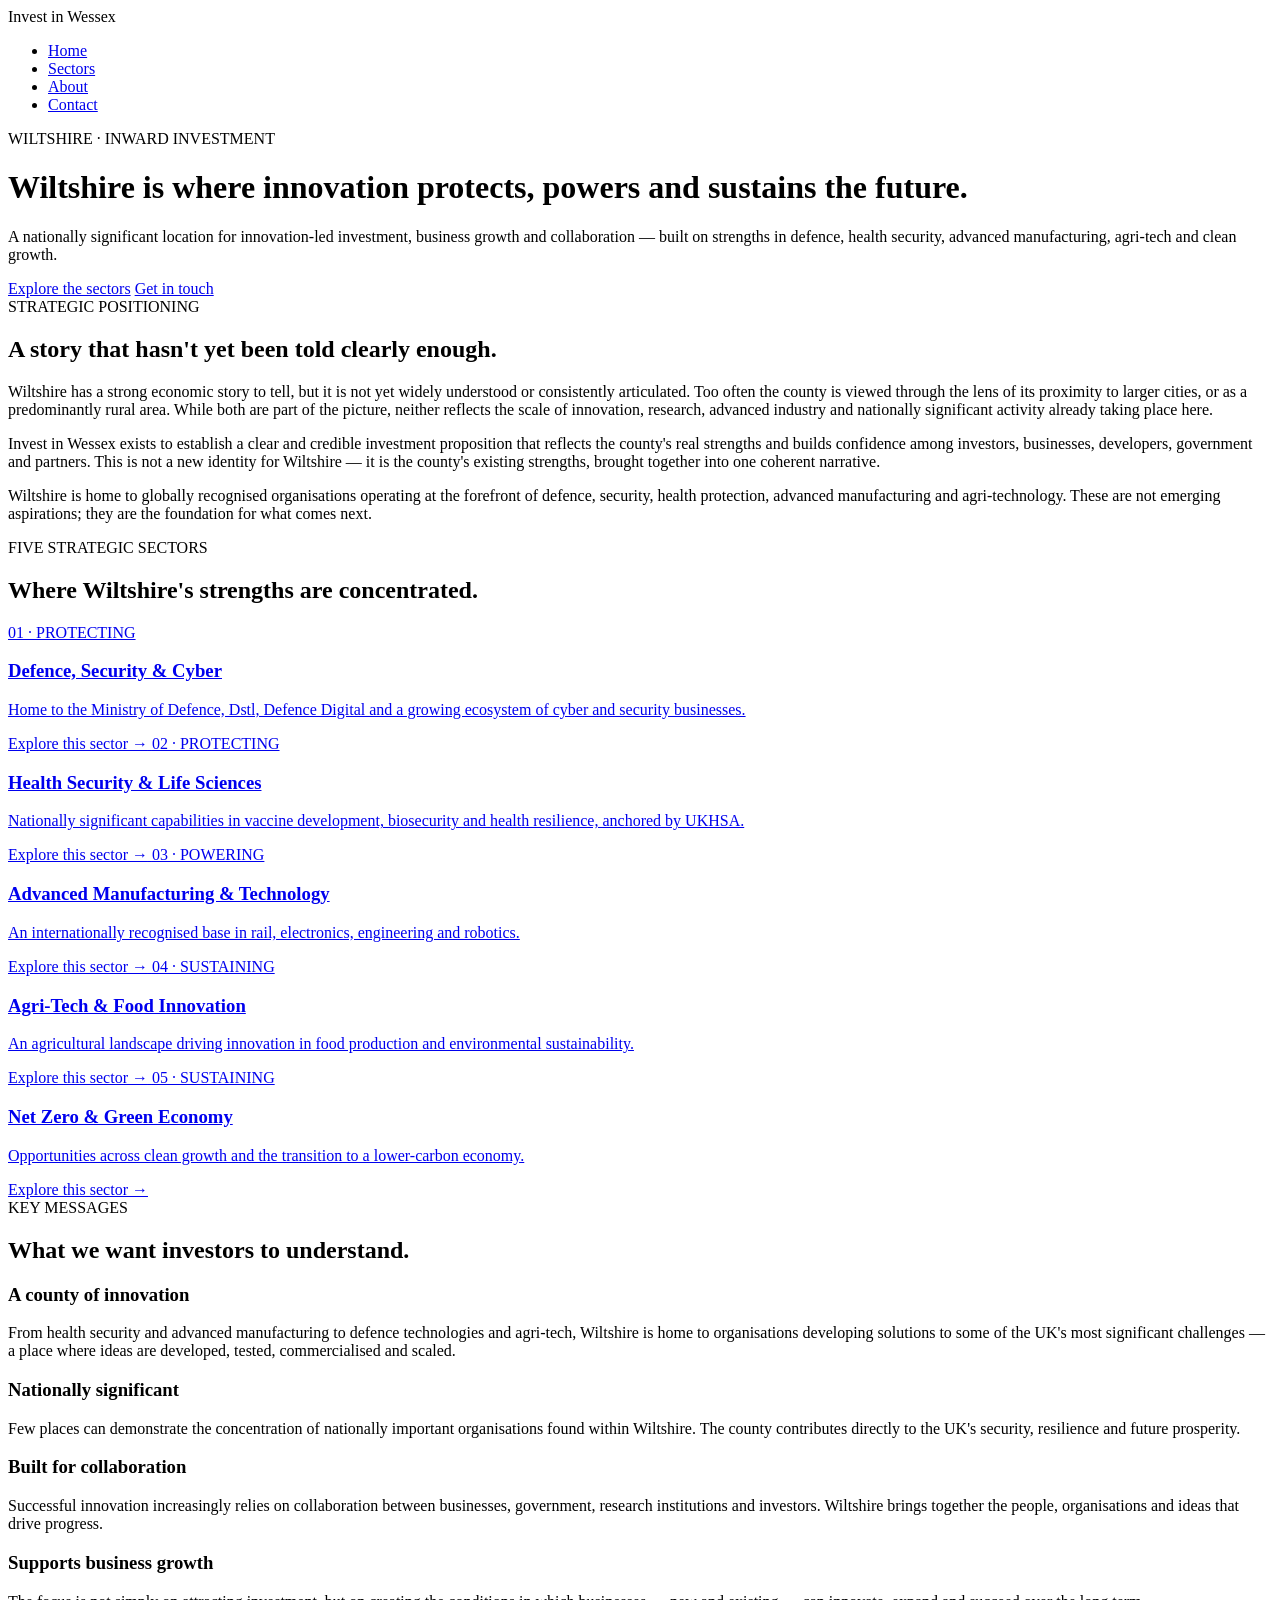
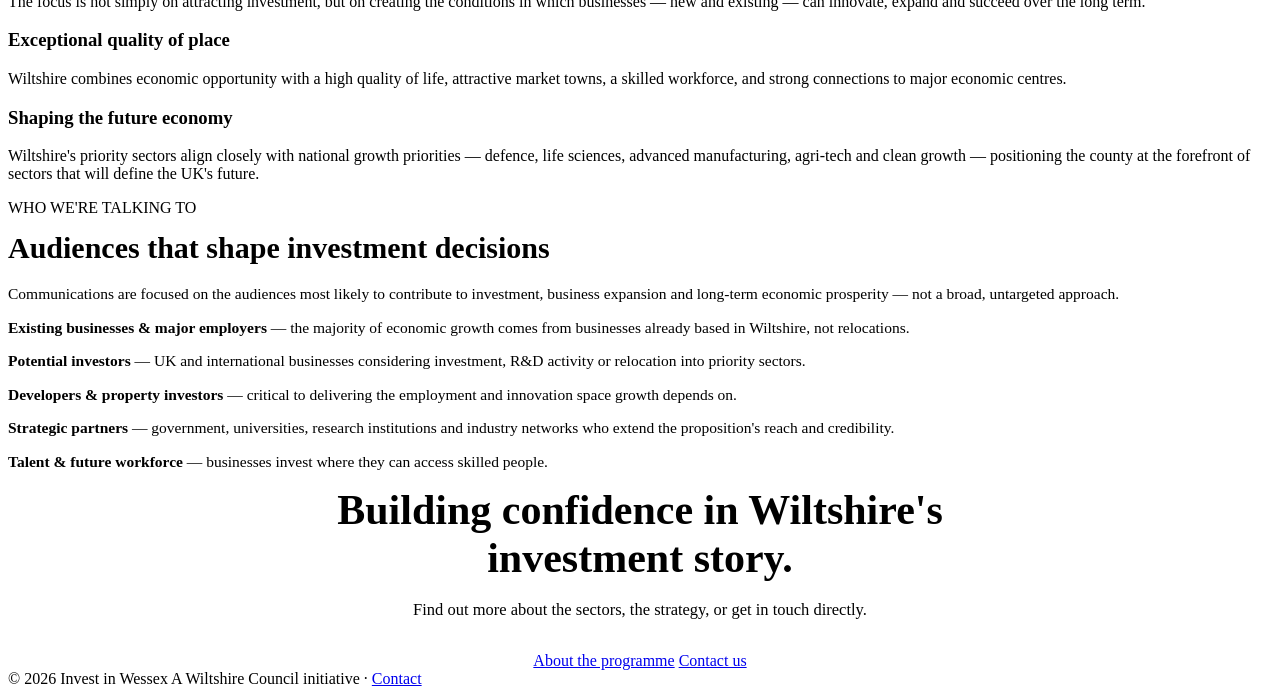
==== index.html @ fea274c7 "Add files via upload Initial upload" ====
<!DOCTYPE html>
<html lang="en">
<head>
<meta charset="UTF-8">
<meta name="viewport" content="width=device-width, initial-scale=1.0">
<title>Invest in Wessex — Innovation-led investment in Wiltshire</title>
<meta name="description" content="Wiltshire is where innovation protects, powers and sustains the future. Discover investment opportunities in defence, life sciences, manufacturing, agri-tech and clean growth.">
<link rel="stylesheet" href="css/style.css">
</head>
<body>

<nav>
  <div class="wrap">
    <div class="nav-mark">Invest in <span>Wessex</span></div>
    <ul class="nav-links">
      <li><a href="index.html" class="active">Home</a></li>
      <li><a href="index.html#sectors">Sectors</a></li>
      <li><a href="about.html">About</a></li>
      <li><a href="contact.html">Contact</a></li>
    </ul>
  </div>
</nav>

<header class="hero blueprint">
  <div class="wrap">
    <div class="eyebrow">WILTSHIRE · INWARD INVESTMENT</div>
    <h1>Wiltshire is where innovation protects, powers and sustains the future.</h1>
    <p class="lede">A nationally significant location for innovation-led investment, business growth and collaboration — built on strengths in defence, health security, advanced manufacturing, agri-tech and clean growth.</p>
    <div class="btn-row">
      <a class="btn btn-filled" href="#sectors">Explore the sectors</a>
      <a class="btn btn-outline" href="contact.html">Get in touch</a>
    </div>
  </div>
</header>

<section>
  <div class="wrap">
    <div class="section-head">
      <div class="eyebrow">STRATEGIC POSITIONING</div>
      <h2>A story that hasn't yet been told clearly enough.</h2>
    </div>
    <div class="body-copy">
      <p>Wiltshire has a strong economic story to tell, but it is not yet widely understood or consistently articulated. Too often the county is viewed through the lens of its proximity to larger cities, or as a predominantly rural area. While both are part of the picture, neither reflects the scale of innovation, research, advanced industry and nationally significant activity already taking place here.</p>
      <p>Invest in Wessex exists to establish a clear and credible investment proposition that reflects the county's real strengths and builds confidence among investors, businesses, developers, government and partners. This is not a new identity for Wiltshire — it is the county's existing strengths, brought together into one coherent narrative.</p>
      <p>Wiltshire is home to globally recognised organisations operating at the forefront of defence, security, health protection, advanced manufacturing and agri-technology. These are not emerging aspirations; they are the foundation for what comes next.</p>
    </div>
  </div>
</section>

<section class="bg-ink blueprint" id="sectors">
  <div class="wrap">
    <div class="section-head">
      <div class="eyebrow">FIVE STRATEGIC SECTORS</div>
      <h2>Where Wiltshire's strengths are concentrated.</h2>
    </div>
  </div>
  <div class="wrap">
    <div class="card-grid">
      <a class="card corner-frame" href="sectors/defence-security-cyber.html">
        <span class="eyebrow">01 · PROTECTING</span>
        <h3>Defence, Security &amp; Cyber</h3>
        <p>Home to the Ministry of Defence, Dstl, Defence Digital and a growing ecosystem of cyber and security businesses.</p>
        <span class="arrow">Explore this sector →</span>
      </a>
      <a class="card corner-frame" href="sectors/health-security-life-sciences.html">
        <span class="eyebrow">02 · PROTECTING</span>
        <h3>Health Security &amp; Life Sciences</h3>
        <p>Nationally significant capabilities in vaccine development, biosecurity and health resilience, anchored by UKHSA.</p>
        <span class="arrow">Explore this sector →</span>
      </a>
      <a class="card corner-frame" href="sectors/advanced-manufacturing-technology.html">
        <span class="eyebrow">03 · POWERING</span>
        <h3>Advanced Manufacturing &amp; Technology</h3>
        <p>An internationally recognised base in rail, electronics, engineering and robotics.</p>
        <span class="arrow">Explore this sector →</span>
      </a>
      <a class="card corner-frame" href="sectors/agri-tech-food-innovation.html">
        <span class="eyebrow">04 · SUSTAINING</span>
        <h3>Agri-Tech &amp; Food Innovation</h3>
        <p>An agricultural landscape driving innovation in food production and environmental sustainability.</p>
        <span class="arrow">Explore this sector →</span>
      </a>
      <a class="card corner-frame" href="sectors/net-zero-green-economy.html">
        <span class="eyebrow">05 · SUSTAINING</span>
        <h3>Net Zero &amp; Green Economy</h3>
        <p>Opportunities across clean growth and the transition to a lower-carbon economy.</p>
        <span class="arrow">Explore this sector →</span>
      </a>
    </div>
  </div>
</section>

<section class="bg-dim">
  <div class="wrap">
    <div class="section-head">
      <div class="eyebrow">KEY MESSAGES</div>
      <h2>What we want investors to understand.</h2>
    </div>
    <div class="msg-list">
      <div class="msg-item">
        <h3>A county of innovation</h3>
        <p>From health security and advanced manufacturing to defence technologies and agri-tech, Wiltshire is home to organisations developing solutions to some of the UK's most significant challenges — a place where ideas are developed, tested, commercialised and scaled.</p>
      </div>
      <div class="msg-item">
        <h3>Nationally significant</h3>
        <p>Few places can demonstrate the concentration of nationally important organisations found within Wiltshire. The county contributes directly to the UK's security, resilience and future prosperity.</p>
      </div>
      <div class="msg-item">
        <h3>Built for collaboration</h3>
        <p>Successful innovation increasingly relies on collaboration between businesses, government, research institutions and investors. Wiltshire brings together the people, organisations and ideas that drive progress.</p>
      </div>
      <div class="msg-item">
        <h3>Supports business growth</h3>
        <p>The focus is not simply on attracting investment, but on creating the conditions in which businesses — new and existing — can innovate, expand and succeed over the long term.</p>
      </div>
      <div class="msg-item">
        <h3>Exceptional quality of place</h3>
        <p>Wiltshire combines economic opportunity with a high quality of life, attractive market towns, a skilled workforce, and strong connections to major economic centres.</p>
      </div>
      <div class="msg-item">
        <h3>Shaping the future economy</h3>
        <p>Wiltshire's priority sectors align closely with national growth priorities — defence, life sciences, advanced manufacturing, agri-tech and clean growth — positioning the county at the forefront of sectors that will define the UK's future.</p>
      </div>
    </div>
  </div>
</section>

<section>
  <div class="wrap two-col">
    <div>
      <div class="eyebrow">WHO WE'RE TALKING TO</div>
      <h2 style="font-size:30px; margin:14px 0 20px;">Audiences that shape investment decisions</h2>
      <p style="color:var(--steel); font-size:15.5px;">Communications are focused on the audiences most likely to contribute to investment, business expansion and long-term economic prosperity — not a broad, untargeted approach.</p>
    </div>
    <div class="body-copy" style="font-size:15.5px;">
      <p><strong style="color:var(--ink);">Existing businesses &amp; major employers</strong> — the majority of economic growth comes from businesses already based in Wiltshire, not relocations.</p>
      <p><strong style="color:var(--ink);">Potential investors</strong> — UK and international businesses considering investment, R&amp;D activity or relocation into priority sectors.</p>
      <p><strong style="color:var(--ink);">Developers &amp; property investors</strong> — critical to delivering the employment and innovation space growth depends on.</p>
      <p><strong style="color:var(--ink);">Strategic partners</strong> — government, universities, research institutions and industry networks who extend the proposition's reach and credibility.</p>
      <p><strong style="color:var(--ink);">Talent &amp; future workforce</strong> — businesses invest where they can access skilled people.</p>
    </div>
  </div>
</section>

<section class="bg-ink">
  <div class="wrap" style="text-align:center;">
    <h2 style="font-size:clamp(28px,4vw,42px); max-width:640px; margin:0 auto 18px;">Building confidence in Wiltshire's investment story.</h2>
    <p style="max-width:520px; margin:0 auto 32px; font-size:16.5px;">Find out more about the sectors, the strategy, or get in touch directly.</p>
    <div class="btn-row" style="justify-content:center;">
      <a class="btn btn-filled" href="about.html">About the programme</a>
      <a class="btn btn-outline" href="contact.html">Contact us</a>
    </div>
  </div>
</section>

<footer>
  <div class="wrap">
    <span>© 2026 Invest in Wessex</span>
    <span>A Wiltshire Council initiative · <a href="contact.html">Contact</a></span>
  </div>
</footer>

</body>
</html>
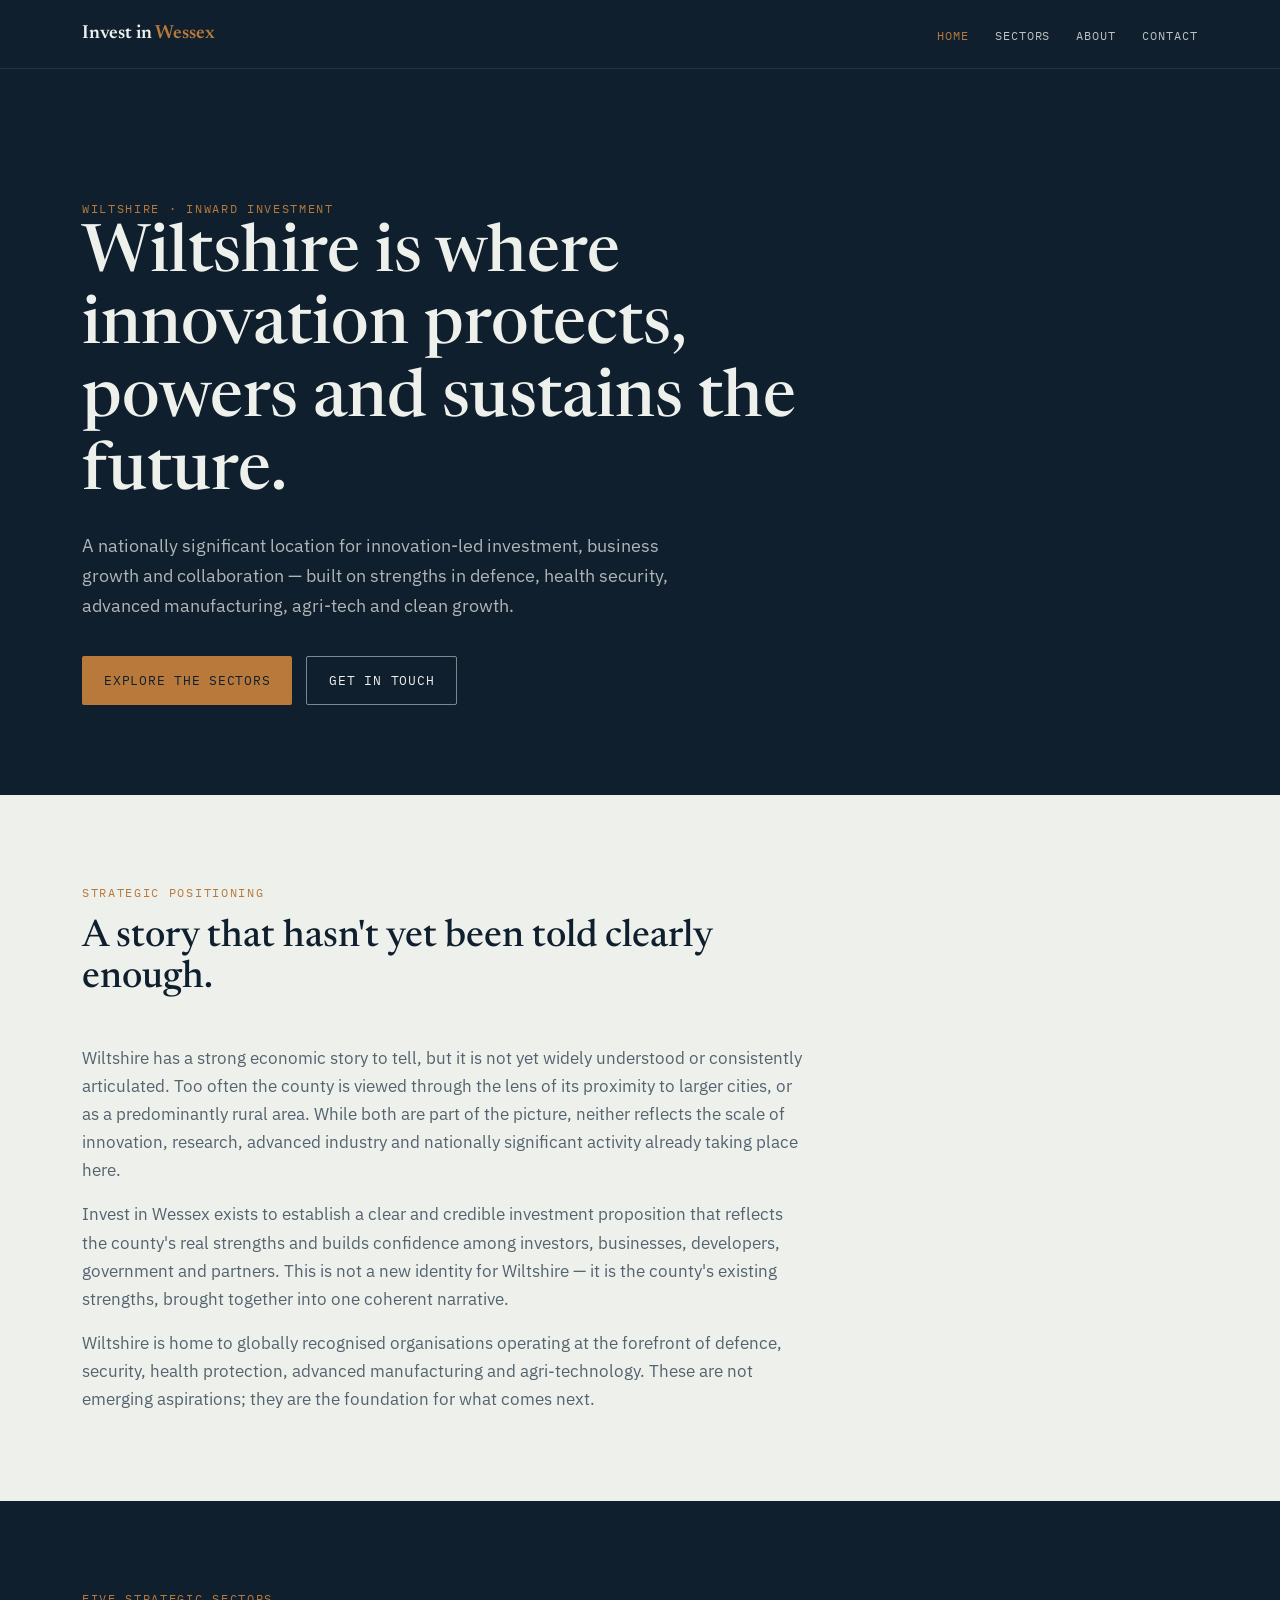
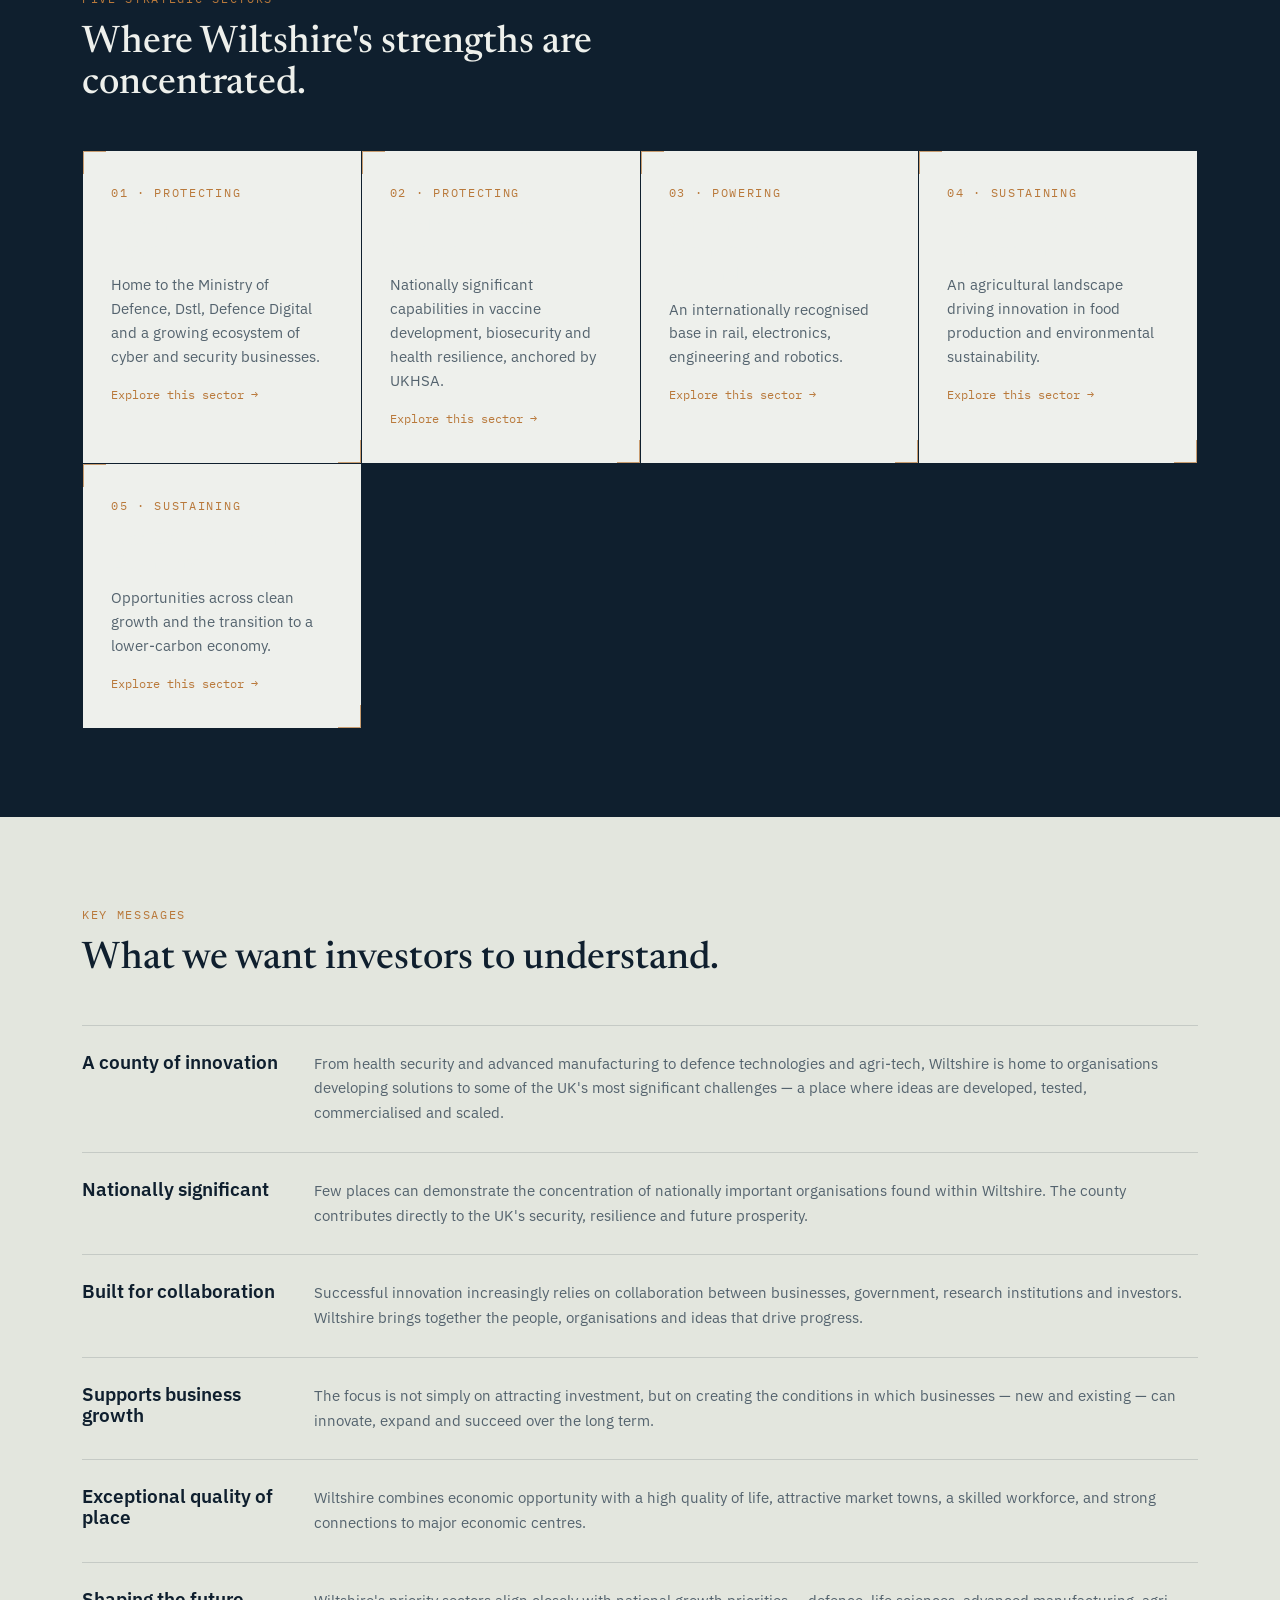
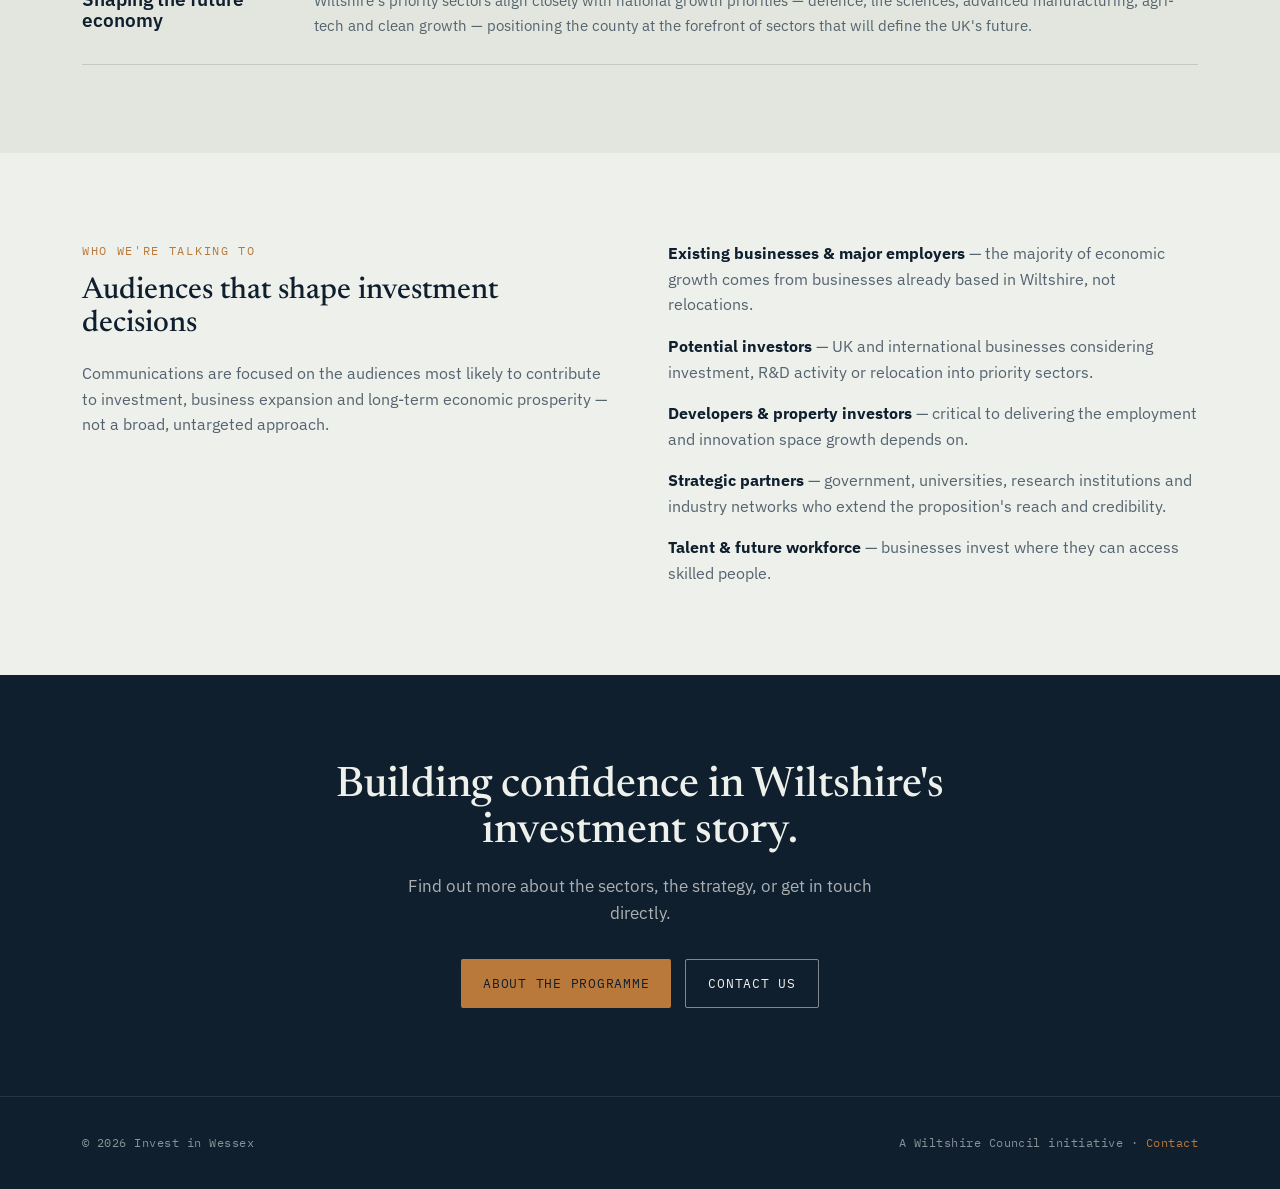
==== commit 947b0231: "Add files via upload" ====
--- a/index.html
+++ b/index.html
@@ -5,7 +5,7 @@
 <meta name="viewport" content="width=device-width, initial-scale=1.0">
 <title>Invest in Wessex — Innovation-led investment in Wiltshire</title>
 <meta name="description" content="Wiltshire is where innovation protects, powers and sustains the future. Discover investment opportunities in defence, life sciences, manufacturing, agri-tech and clean growth.">
-<link rel="stylesheet" href="css/style.css">
+<link rel="stylesheet" href="style.css">
 </head>
 <body>
 
@@ -56,31 +56,31 @@
   </div>
   <div class="wrap">
     <div class="card-grid">
-      <a class="card corner-frame" href="sectors/defence-security-cyber.html">
+      <a class="card corner-frame" href="defence-security-cyber.html">
         <span class="eyebrow">01 · PROTECTING</span>
         <h3>Defence, Security &amp; Cyber</h3>
         <p>Home to the Ministry of Defence, Dstl, Defence Digital and a growing ecosystem of cyber and security businesses.</p>
         <span class="arrow">Explore this sector →</span>
       </a>
-      <a class="card corner-frame" href="sectors/health-security-life-sciences.html">
+      <a class="card corner-frame" href="health-security-life-sciences.html">
         <span class="eyebrow">02 · PROTECTING</span>
         <h3>Health Security &amp; Life Sciences</h3>
         <p>Nationally significant capabilities in vaccine development, biosecurity and health resilience, anchored by UKHSA.</p>
         <span class="arrow">Explore this sector →</span>
       </a>
-      <a class="card corner-frame" href="sectors/advanced-manufacturing-technology.html">
+      <a class="card corner-frame" href="advanced-manufacturing-technology.html">
         <span class="eyebrow">03 · POWERING</span>
         <h3>Advanced Manufacturing &amp; Technology</h3>
         <p>An internationally recognised base in rail, electronics, engineering and robotics.</p>
         <span class="arrow">Explore this sector →</span>
       </a>
-      <a class="card corner-frame" href="sectors/agri-tech-food-innovation.html">
+      <a class="card corner-frame" href="agri-tech-food-innovation.html">
         <span class="eyebrow">04 · SUSTAINING</span>
         <h3>Agri-Tech &amp; Food Innovation</h3>
         <p>An agricultural landscape driving innovation in food production and environmental sustainability.</p>
         <span class="arrow">Explore this sector →</span>
       </a>
-      <a class="card corner-frame" href="sectors/net-zero-green-economy.html">
+      <a class="card corner-frame" href="net-zero-green-economy.html">
         <span class="eyebrow">05 · SUSTAINING</span>
         <h3>Net Zero &amp; Green Economy</h3>
         <p>Opportunities across clean growth and the transition to a lower-carbon economy.</p>
--- a/style.css
+++ b/style.css
@@ -0,0 +1,220 @@
+@import url('https://fonts.googleapis.com/css2?family=Newsreader:opsz,wght@6..72,400;6..72,500;6..72,600&family=IBM+Plex+Sans:wght@400;500;600&family=IBM+Plex+Mono:wght@400;500&display=swap');
+
+:root{
+  --ink:#0F1F2E;
+  --ink-soft:#16293B;
+  --paper:#EEF0EC;
+  --paper-dim:#E3E6DE;
+  --steel:#54636E;
+  --copper:#B9793B;
+  --teal:#1F6F6B;
+  --line:rgba(15,31,46,0.14);
+  --max:1180px;
+}
+*{box-sizing:border-box; margin:0; padding:0;}
+html{scroll-behavior:smooth;}
+body{
+  background:var(--paper);
+  color:var(--ink);
+  font-family:'IBM Plex Sans', sans-serif;
+  font-size:17px;
+  line-height:1.65;
+  -webkit-font-smoothing:antialiased;
+}
+h1,h2,h3{
+  font-family:'Newsreader', serif;
+  font-weight:500;
+  line-height:1.1;
+  color:inherit;
+}
+p{color:var(--steel);}
+a{color:inherit;}
+.wrap{max-width:var(--max); margin:0 auto; padding:0 32px;}
+@media(max-width:640px){.wrap{padding:0 22px;}}
+
+.eyebrow{
+  font-family:'IBM Plex Mono', monospace;
+  font-size:12px;
+  letter-spacing:0.14em;
+  text-transform:uppercase;
+  color:var(--copper);
+}
+
+/* ---------- NAV ---------- */
+nav{
+  position:sticky; top:0; z-index:50;
+  background:var(--ink);
+  color:var(--paper);
+  border-bottom:1px solid rgba(238,240,236,0.1);
+}
+nav .wrap{
+  display:flex; align-items:center; justify-content:space-between;
+  height:68px; flex-wrap:wrap;
+}
+.nav-mark{
+  font-family:'Newsreader', serif; font-weight:600; font-size:19px;
+}
+.nav-mark span{color:var(--copper);}
+.nav-links{display:flex; gap:26px; list-style:none; flex-wrap:wrap;}
+.nav-links a{
+  font-family:'IBM Plex Mono', monospace;
+  font-size:12px; letter-spacing:0.08em; text-transform:uppercase;
+  text-decoration:none; opacity:0.78; transition:opacity 0.2s;
+}
+.nav-links a:hover, .nav-links a.active{opacity:1; color:var(--copper);}
+@media(max-width:760px){.nav-links{gap:14px;} .nav-links a{font-size:10.5px;}}
+
+/* ---------- BLUEPRINT GRID BG ---------- */
+.blueprint{
+  background-image:
+    linear-gradient(rgba(238,240,236,0.055) 1px, transparent 1px),
+    linear-gradient(90deg, rgba(238,240,236,0.055) 1px, transparent 1px);
+  background-size:42px 42px;
+}
+.corner-frame{
+  position:relative;
+}
+.corner-frame::before, .corner-frame::after{
+  content:"";
+  position:absolute; width:22px; height:22px;
+  border-color:var(--copper); border-style:solid; opacity:0.7;
+}
+.corner-frame::before{top:0; left:0; border-width:1.5px 0 0 1.5px;}
+.corner-frame::after{bottom:0; right:0; border-width:0 1.5px 1.5px 0;}
+
+/* ---------- HERO ---------- */
+.hero{
+  background:var(--ink);
+  color:var(--paper);
+  padding:130px 0 90px;
+}
+.hero-eyebrow{margin-bottom:20px;}
+.hero h1{
+  font-size:clamp(38px, 6vw, 66px);
+  max-width:760px;
+  margin-bottom:22px;
+}
+.hero p.lede{
+  max-width:600px;
+  font-size:18px;
+  color:rgba(238,240,236,0.72);
+  margin-bottom:36px;
+}
+.btn{
+  display:inline-flex; align-items:center; gap:8px;
+  font-family:'IBM Plex Mono', monospace;
+  font-size:12.5px; letter-spacing:0.06em; text-transform:uppercase;
+  text-decoration:none;
+  padding:13px 22px;
+  border-radius:2px;
+  transition:opacity 0.2s ease, transform 0.2s ease;
+}
+.btn:hover{transform:translateY(-2px);}
+.btn-filled{background:var(--copper); color:var(--ink);}
+.btn-outline{border:1px solid rgba(238,240,236,0.5); color:var(--paper);}
+.btn-outline.dark{border:1px solid var(--ink); color:var(--ink);}
+.btn-row{display:flex; gap:14px; flex-wrap:wrap;}
+
+/* ---------- SECTIONS ---------- */
+section{padding:88px 0;}
+section.tight{padding:64px 0;}
+.section-head{max-width:640px; margin-bottom:44px;}
+.section-head .eyebrow{margin-bottom:14px;}
+.section-head h2{font-size:clamp(28px,4vw,38px);}
+.body-copy{max-width:720px; font-size:17px;}
+.body-copy p + p{margin-top:16px;}
+.border-top{border-top:1px solid var(--line);}
+.bg-dim{background:var(--paper-dim);}
+.bg-ink{background:var(--ink); color:var(--paper);}
+.bg-ink p{color:rgba(238,240,236,0.7);}
+.bg-ink .section-head h2{color:var(--paper);}
+
+/* ---------- PILLAR / SECTOR CARDS ---------- */
+.card-grid{
+  display:grid;
+  grid-template-columns:repeat(auto-fit, minmax(240px, 1fr));
+  gap:1px;
+  background:var(--line);
+  border:1px solid var(--line);
+}
+.card{
+  background:var(--paper);
+  padding:32px 28px;
+  text-decoration:none;
+  color:inherit;
+  transition:background 0.2s ease;
+}
+.card:hover{background:var(--paper-dim);}
+.card .eyebrow{display:block; margin-bottom:12px;}
+.card h3{font-size:22px; margin-bottom:10px;}
+.card p{font-size:14.5px; color:var(--steel);}
+.card .arrow{
+  display:inline-block; margin-top:16px;
+  font-family:'IBM Plex Mono', monospace; font-size:12px;
+  color:var(--copper);
+}
+
+/* ---------- STAT / KEY MESSAGE BLOCKS ---------- */
+.msg-list{display:flex; flex-direction:column; gap:0;}
+.msg-item{
+  padding:26px 0;
+  border-bottom:1px solid var(--line);
+  display:grid;
+  grid-template-columns:200px 1fr;
+  gap:32px;
+}
+.msg-item:first-child{border-top:1px solid var(--line);}
+.msg-item h3{font-size:19px; font-weight:600; font-family:'IBM Plex Sans', sans-serif;}
+.msg-item p{font-size:15px;}
+@media(max-width:700px){
+  .msg-item{grid-template-columns:1fr; gap:8px;}
+}
+
+/* ---------- AUDIENCE / TWO-COL ---------- */
+.two-col{display:grid; grid-template-columns:1fr 1fr; gap:56px;}
+@media(max-width:800px){.two-col{grid-template-columns:1fr;}}
+
+/* ---------- SECTOR DETAIL HEADER ---------- */
+.sector-hero{
+  padding:120px 0 70px;
+  color:var(--paper);
+}
+.sector-hero .eyebrow{color:rgba(238,240,236,0.65);}
+.sector-hero h1{font-size:clamp(34px,5vw,54px); max-width:700px; margin:16px 0 20px;}
+.sector-hero p{max-width:600px; color:rgba(238,240,236,0.75); font-size:17px;}
+.back-link{
+  display:inline-block; margin-bottom:28px;
+  font-family:'IBM Plex Mono', monospace; font-size:12px;
+  letter-spacing:0.06em; text-transform:uppercase;
+  text-decoration:none; color:rgba(238,240,236,0.6);
+}
+.back-link:hover{color:var(--copper);}
+
+.pillar-tag-row{display:flex; gap:10px; flex-wrap:wrap; margin-top:24px;}
+.pillar-tag{
+  font-family:'IBM Plex Mono', monospace; font-size:11.5px;
+  letter-spacing:0.04em;
+  padding:6px 12px; border:1px solid rgba(238,240,236,0.4);
+  border-radius:20px; color:rgba(238,240,236,0.85);
+}
+
+/* ---------- FOOTER ---------- */
+footer{
+  background:var(--ink);
+  color:rgba(238,240,236,0.55);
+  border-top:1px solid rgba(238,240,236,0.1);
+  padding:36px 0;
+}
+footer .wrap{
+  display:flex; justify-content:space-between; align-items:center;
+  font-family:'IBM Plex Mono', monospace;
+  font-size:12px; letter-spacing:0.04em;
+  flex-wrap:wrap; gap:12px;
+}
+footer a{text-decoration:none; color:var(--copper);}
+
+:focus-visible{outline:2px solid var(--copper); outline-offset:3px;}
+@media(prefers-reduced-motion: reduce){
+  html{scroll-behavior:auto;}
+  *{transition:none !important;}
+}
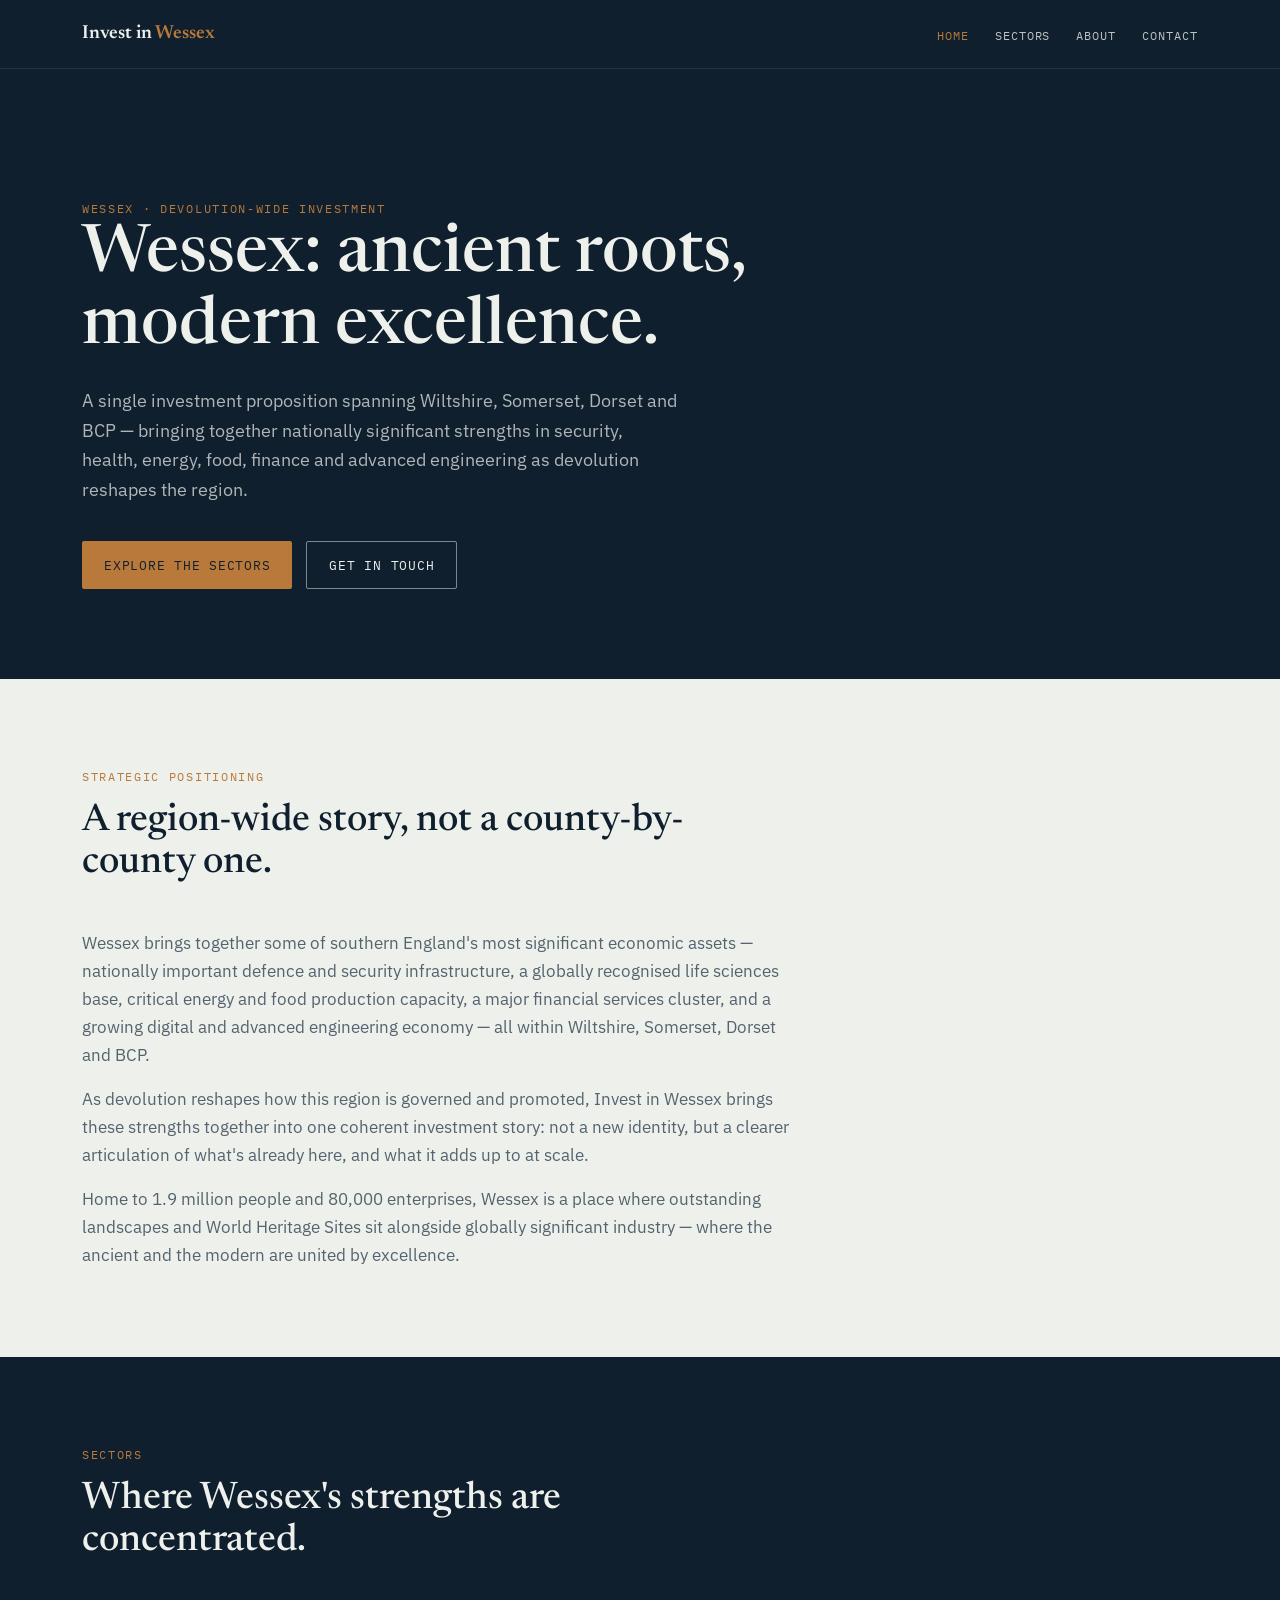
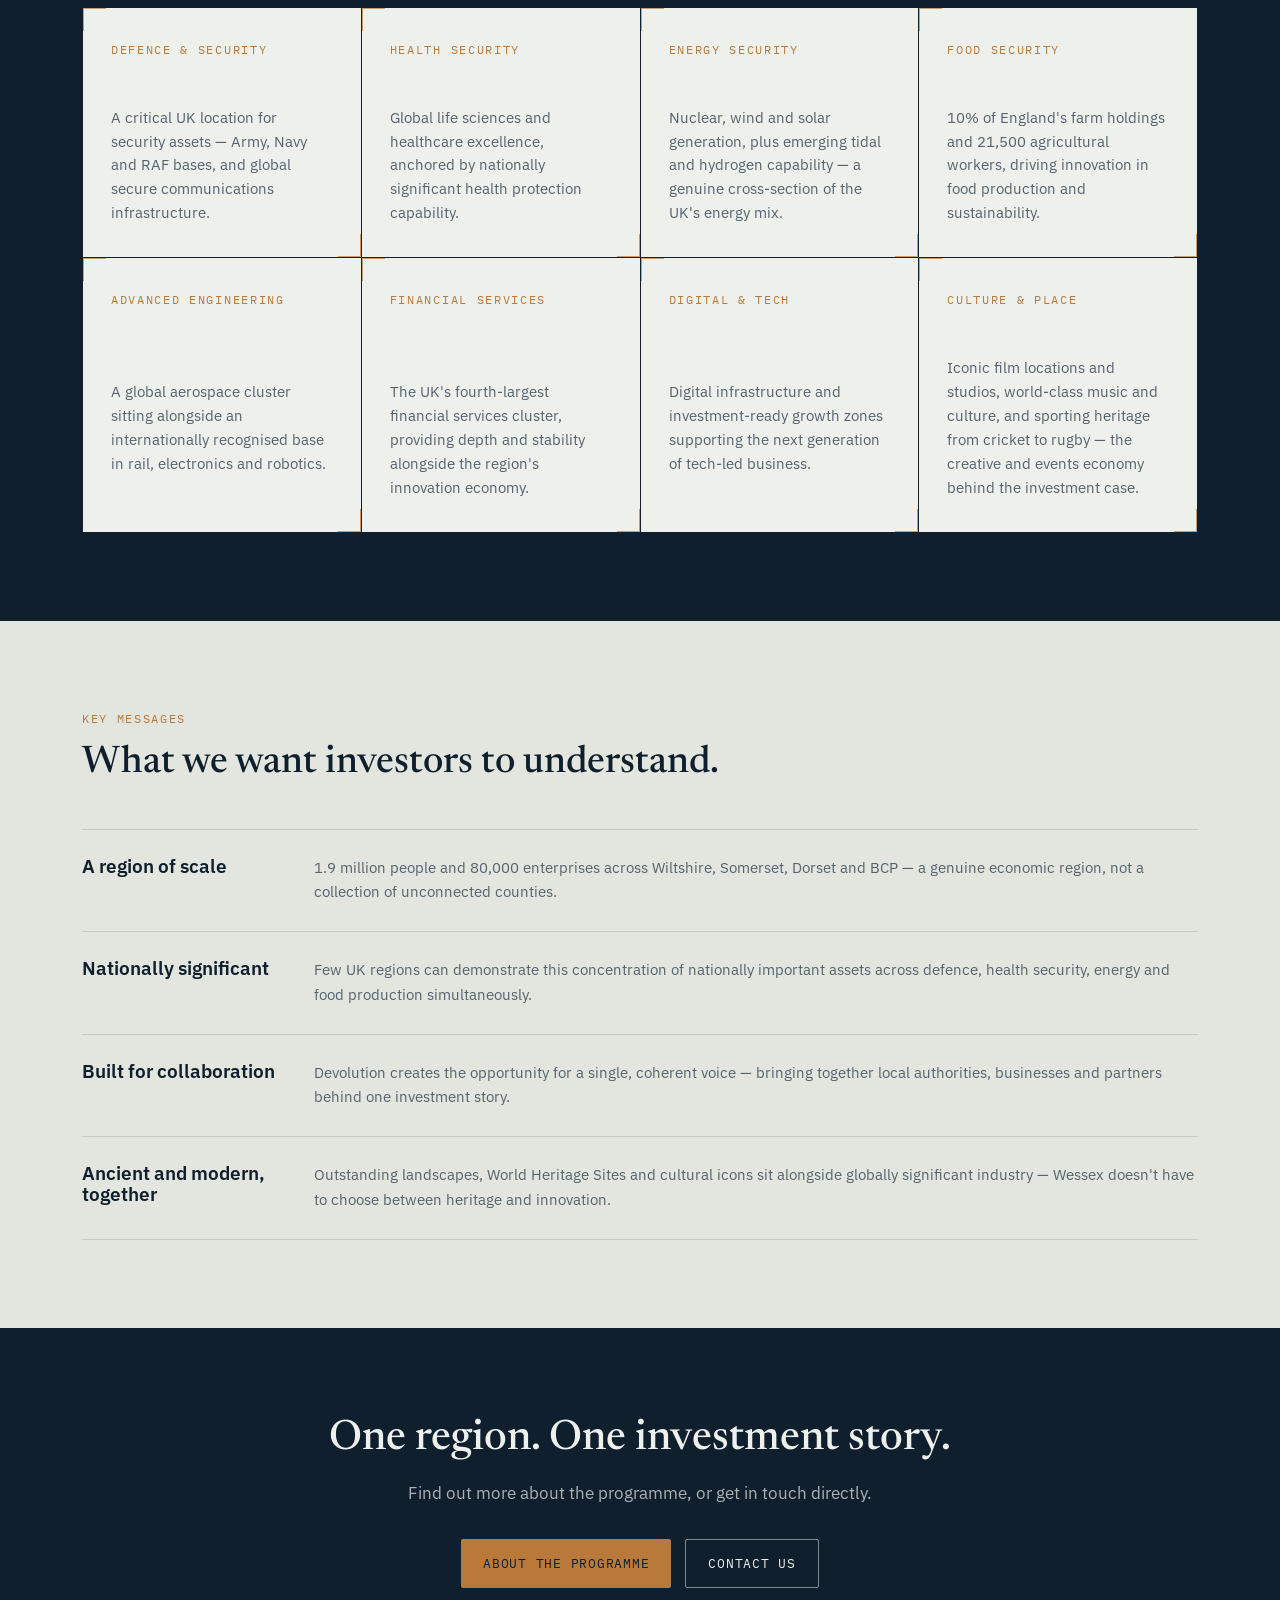
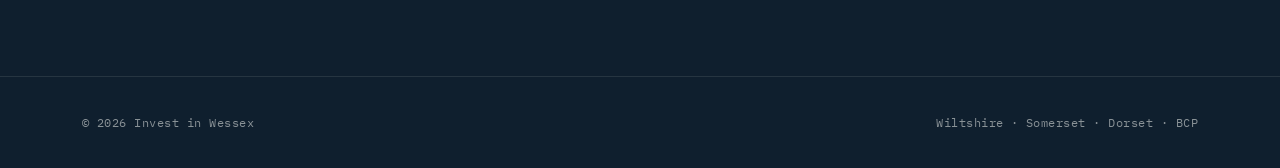
==== commit a67c9e55: "Update index.html" ====
--- a/index.html
+++ b/index.html
@@ -3,8 +3,8 @@
 <head>
 <meta charset="UTF-8">
 <meta name="viewport" content="width=device-width, initial-scale=1.0">
-<title>Invest in Wessex — Innovation-led investment in Wiltshire</title>
-<meta name="description" content="Wiltshire is where innovation protects, powers and sustains the future. Discover investment opportunities in defence, life sciences, manufacturing, agri-tech and clean growth.">
+<title>Invest in Wessex — Where the ancient and the modern are united by excellence</title>
+<meta name="description" content="Invest in Wessex: a devolution-wide investment proposition across Wiltshire, Somerset, Dorset and BCP, built on defence, health security, energy, food, finance, digital and advanced engineering excellence.">
 <link rel="stylesheet" href="style.css">
 </head>
 <body>
@@ -23,9 +23,9 @@
 
 <header class="hero blueprint">
   <div class="wrap">
-    <div class="eyebrow">WILTSHIRE · INWARD INVESTMENT</div>
-    <h1>Wiltshire is where innovation protects, powers and sustains the future.</h1>
-    <p class="lede">A nationally significant location for innovation-led investment, business growth and collaboration — built on strengths in defence, health security, advanced manufacturing, agri-tech and clean growth.</p>
+    <div class="eyebrow">WESSEX · DEVOLUTION-WIDE INVESTMENT</div>
+    <h1>Wessex: ancient roots, modern excellence.</h1>
+    <p class="lede">A single investment proposition spanning Wiltshire, Somerset, Dorset and BCP — bringing together nationally significant strengths in security, health, energy, food, finance and advanced engineering as devolution reshapes the region.</p>
     <div class="btn-row">
       <a class="btn btn-filled" href="#sectors">Explore the sectors</a>
       <a class="btn btn-outline" href="contact.html">Get in touch</a>
@@ -37,12 +37,12 @@
   <div class="wrap">
     <div class="section-head">
       <div class="eyebrow">STRATEGIC POSITIONING</div>
-      <h2>A story that hasn't yet been told clearly enough.</h2>
+      <h2>A region-wide story, not a county-by-county one.</h2>
     </div>
     <div class="body-copy">
-      <p>Wiltshire has a strong economic story to tell, but it is not yet widely understood or consistently articulated. Too often the county is viewed through the lens of its proximity to larger cities, or as a predominantly rural area. While both are part of the picture, neither reflects the scale of innovation, research, advanced industry and nationally significant activity already taking place here.</p>
-      <p>Invest in Wessex exists to establish a clear and credible investment proposition that reflects the county's real strengths and builds confidence among investors, businesses, developers, government and partners. This is not a new identity for Wiltshire — it is the county's existing strengths, brought together into one coherent narrative.</p>
-      <p>Wiltshire is home to globally recognised organisations operating at the forefront of defence, security, health protection, advanced manufacturing and agri-technology. These are not emerging aspirations; they are the foundation for what comes next.</p>
+      <p>Wessex brings together some of southern England's most significant economic assets — nationally important defence and security infrastructure, a globally recognised life sciences base, critical energy and food production capacity, a major financial services cluster, and a growing digital and advanced engineering economy — all within Wiltshire, Somerset, Dorset and BCP.</p>
+      <p>As devolution reshapes how this region is governed and promoted, Invest in Wessex brings these strengths together into one coherent investment story: not a new identity, but a clearer articulation of what's already here, and what it adds up to at scale.</p>
+      <p>Home to 1.9 million people and 80,000 enterprises, Wessex is a place where outstanding landscapes and World Heritage Sites sit alongside globally significant industry — where the ancient and the modern are united by excellence.</p>
     </div>
   </div>
 </section>
@@ -50,42 +50,52 @@
 <section class="bg-ink blueprint" id="sectors">
   <div class="wrap">
     <div class="section-head">
-      <div class="eyebrow">FIVE STRATEGIC SECTORS</div>
-      <h2>Where Wiltshire's strengths are concentrated.</h2>
+      <div class="eyebrow">SECTORS</div>
+      <h2>Where Wessex's strengths are concentrated.</h2>
     </div>
   </div>
   <div class="wrap">
     <div class="card-grid">
-      <a class="card corner-frame" href="defence-security-cyber.html">
-        <span class="eyebrow">01 · PROTECTING</span>
-        <h3>Defence, Security &amp; Cyber</h3>
-        <p>Home to the Ministry of Defence, Dstl, Defence Digital and a growing ecosystem of cyber and security businesses.</p>
-        <span class="arrow">Explore this sector →</span>
-      </a>
-      <a class="card corner-frame" href="health-security-life-sciences.html">
-        <span class="eyebrow">02 · PROTECTING</span>
-        <h3>Health Security &amp; Life Sciences</h3>
-        <p>Nationally significant capabilities in vaccine development, biosecurity and health resilience, anchored by UKHSA.</p>
-        <span class="arrow">Explore this sector →</span>
-      </a>
-      <a class="card corner-frame" href="advanced-manufacturing-technology.html">
-        <span class="eyebrow">03 · POWERING</span>
-        <h3>Advanced Manufacturing &amp; Technology</h3>
-        <p>An internationally recognised base in rail, electronics, engineering and robotics.</p>
-        <span class="arrow">Explore this sector →</span>
-      </a>
-      <a class="card corner-frame" href="agri-tech-food-innovation.html">
-        <span class="eyebrow">04 · SUSTAINING</span>
-        <h3>Agri-Tech &amp; Food Innovation</h3>
-        <p>An agricultural landscape driving innovation in food production and environmental sustainability.</p>
-        <span class="arrow">Explore this sector →</span>
-      </a>
-      <a class="card corner-frame" href="net-zero-green-economy.html">
-        <span class="eyebrow">05 · SUSTAINING</span>
-        <h3>Net Zero &amp; Green Economy</h3>
-        <p>Opportunities across clean growth and the transition to a lower-carbon economy.</p>
-        <span class="arrow">Explore this sector →</span>
-      </a>
+      <div class="card corner-frame">
+        <span class="eyebrow">DEFENCE &amp; SECURITY</span>
+        <h3>Military &amp; Defence</h3>
+        <p>A critical UK location for security assets — Army, Navy and RAF bases, and global secure communications infrastructure.</p>
+      </div>
+      <div class="card corner-frame">
+        <span class="eyebrow">HEALTH SECURITY</span>
+        <h3>Life Sciences &amp; Health</h3>
+        <p>Global life sciences and healthcare excellence, anchored by nationally significant health protection capability.</p>
+      </div>
+      <div class="card corner-frame">
+        <span class="eyebrow">ENERGY SECURITY</span>
+        <h3>Energy &amp; Clean Power</h3>
+        <p>Nuclear, wind and solar generation, plus emerging tidal and hydrogen capability — a genuine cross-section of the UK's energy mix.</p>
+      </div>
+      <div class="card corner-frame">
+        <span class="eyebrow">FOOD SECURITY</span>
+        <h3>Agri-Tech &amp; Food</h3>
+        <p>10% of England's farm holdings and 21,500 agricultural workers, driving innovation in food production and sustainability.</p>
+      </div>
+      <div class="card corner-frame">
+        <span class="eyebrow">ADVANCED ENGINEERING</span>
+        <h3>Aerospace &amp; Manufacturing</h3>
+        <p>A global aerospace cluster sitting alongside an internationally recognised base in rail, electronics and robotics.</p>
+      </div>
+      <div class="card corner-frame">
+        <span class="eyebrow">FINANCIAL SERVICES</span>
+        <h3>Finance &amp; Professional Services</h3>
+        <p>The UK's fourth-largest financial services cluster, providing depth and stability alongside the region's innovation economy.</p>
+      </div>
+      <div class="card corner-frame">
+        <span class="eyebrow">DIGITAL &amp; TECH</span>
+        <h3>Digi-Tech &amp; Growth Zones</h3>
+        <p>Digital infrastructure and investment-ready growth zones supporting the next generation of tech-led business.</p>
+      </div>
+      <div class="card corner-frame">
+        <span class="eyebrow">CULTURE &amp; PLACE</span>
+        <h3>Culture, Screen &amp; Sport</h3>
+        <p>Iconic film locations and studios, world-class music and culture, and sporting heritage from cricket to rugby — the creative and events economy behind the investment case.</p>
+      </div>
     </div>
   </div>
 </section>
@@ -98,54 +108,29 @@
     </div>
     <div class="msg-list">
       <div class="msg-item">
-        <h3>A county of innovation</h3>
-        <p>From health security and advanced manufacturing to defence technologies and agri-tech, Wiltshire is home to organisations developing solutions to some of the UK's most significant challenges — a place where ideas are developed, tested, commercialised and scaled.</p>
+        <h3>A region of scale</h3>
+        <p>1.9 million people and 80,000 enterprises across Wiltshire, Somerset, Dorset and BCP — a genuine economic region, not a collection of unconnected counties.</p>
       </div>
       <div class="msg-item">
         <h3>Nationally significant</h3>
-        <p>Few places can demonstrate the concentration of nationally important organisations found within Wiltshire. The county contributes directly to the UK's security, resilience and future prosperity.</p>
+        <p>Few UK regions can demonstrate this concentration of nationally important assets across defence, health security, energy and food production simultaneously.</p>
       </div>
       <div class="msg-item">
         <h3>Built for collaboration</h3>
-        <p>Successful innovation increasingly relies on collaboration between businesses, government, research institutions and investors. Wiltshire brings together the people, organisations and ideas that drive progress.</p>
+        <p>Devolution creates the opportunity for a single, coherent voice — bringing together local authorities, businesses and partners behind one investment story.</p>
       </div>
       <div class="msg-item">
-        <h3>Supports business growth</h3>
-        <p>The focus is not simply on attracting investment, but on creating the conditions in which businesses — new and existing — can innovate, expand and succeed over the long term.</p>
+        <h3>Ancient and modern, together</h3>
+        <p>Outstanding landscapes, World Heritage Sites and cultural icons sit alongside globally significant industry — Wessex doesn't have to choose between heritage and innovation.</p>
       </div>
-      <div class="msg-item">
-        <h3>Exceptional quality of place</h3>
-        <p>Wiltshire combines economic opportunity with a high quality of life, attractive market towns, a skilled workforce, and strong connections to major economic centres.</p>
-      </div>
-      <div class="msg-item">
-        <h3>Shaping the future economy</h3>
-        <p>Wiltshire's priority sectors align closely with national growth priorities — defence, life sciences, advanced manufacturing, agri-tech and clean growth — positioning the county at the forefront of sectors that will define the UK's future.</p>
-      </div>
-    </div>
-  </div>
-</section>
-
-<section>
-  <div class="wrap two-col">
-    <div>
-      <div class="eyebrow">WHO WE'RE TALKING TO</div>
-      <h2 style="font-size:30px; margin:14px 0 20px;">Audiences that shape investment decisions</h2>
-      <p style="color:var(--steel); font-size:15.5px;">Communications are focused on the audiences most likely to contribute to investment, business expansion and long-term economic prosperity — not a broad, untargeted approach.</p>
-    </div>
-    <div class="body-copy" style="font-size:15.5px;">
-      <p><strong style="color:var(--ink);">Existing businesses &amp; major employers</strong> — the majority of economic growth comes from businesses already based in Wiltshire, not relocations.</p>
-      <p><strong style="color:var(--ink);">Potential investors</strong> — UK and international businesses considering investment, R&amp;D activity or relocation into priority sectors.</p>
-      <p><strong style="color:var(--ink);">Developers &amp; property investors</strong> — critical to delivering the employment and innovation space growth depends on.</p>
-      <p><strong style="color:var(--ink);">Strategic partners</strong> — government, universities, research institutions and industry networks who extend the proposition's reach and credibility.</p>
-      <p><strong style="color:var(--ink);">Talent &amp; future workforce</strong> — businesses invest where they can access skilled people.</p>
     </div>
   </div>
 </section>
 
 <section class="bg-ink">
   <div class="wrap" style="text-align:center;">
-    <h2 style="font-size:clamp(28px,4vw,42px); max-width:640px; margin:0 auto 18px;">Building confidence in Wiltshire's investment story.</h2>
-    <p style="max-width:520px; margin:0 auto 32px; font-size:16.5px;">Find out more about the sectors, the strategy, or get in touch directly.</p>
+    <h2 style="font-size:clamp(28px,4vw,42px); max-width:640px; margin:0 auto 18px;">One region. One investment story.</h2>
+    <p style="max-width:520px; margin:0 auto 32px; font-size:16.5px;">Find out more about the programme, or get in touch directly.</p>
     <div class="btn-row" style="justify-content:center;">
       <a class="btn btn-filled" href="about.html">About the programme</a>
       <a class="btn btn-outline" href="contact.html">Contact us</a>
@@ -156,7 +141,7 @@
 <footer>
   <div class="wrap">
     <span>© 2026 Invest in Wessex</span>
-    <span>A Wiltshire Council initiative · <a href="contact.html">Contact</a></span>
+    <span>Wiltshire · Somerset · Dorset · BCP</span>
   </div>
 </footer>
 
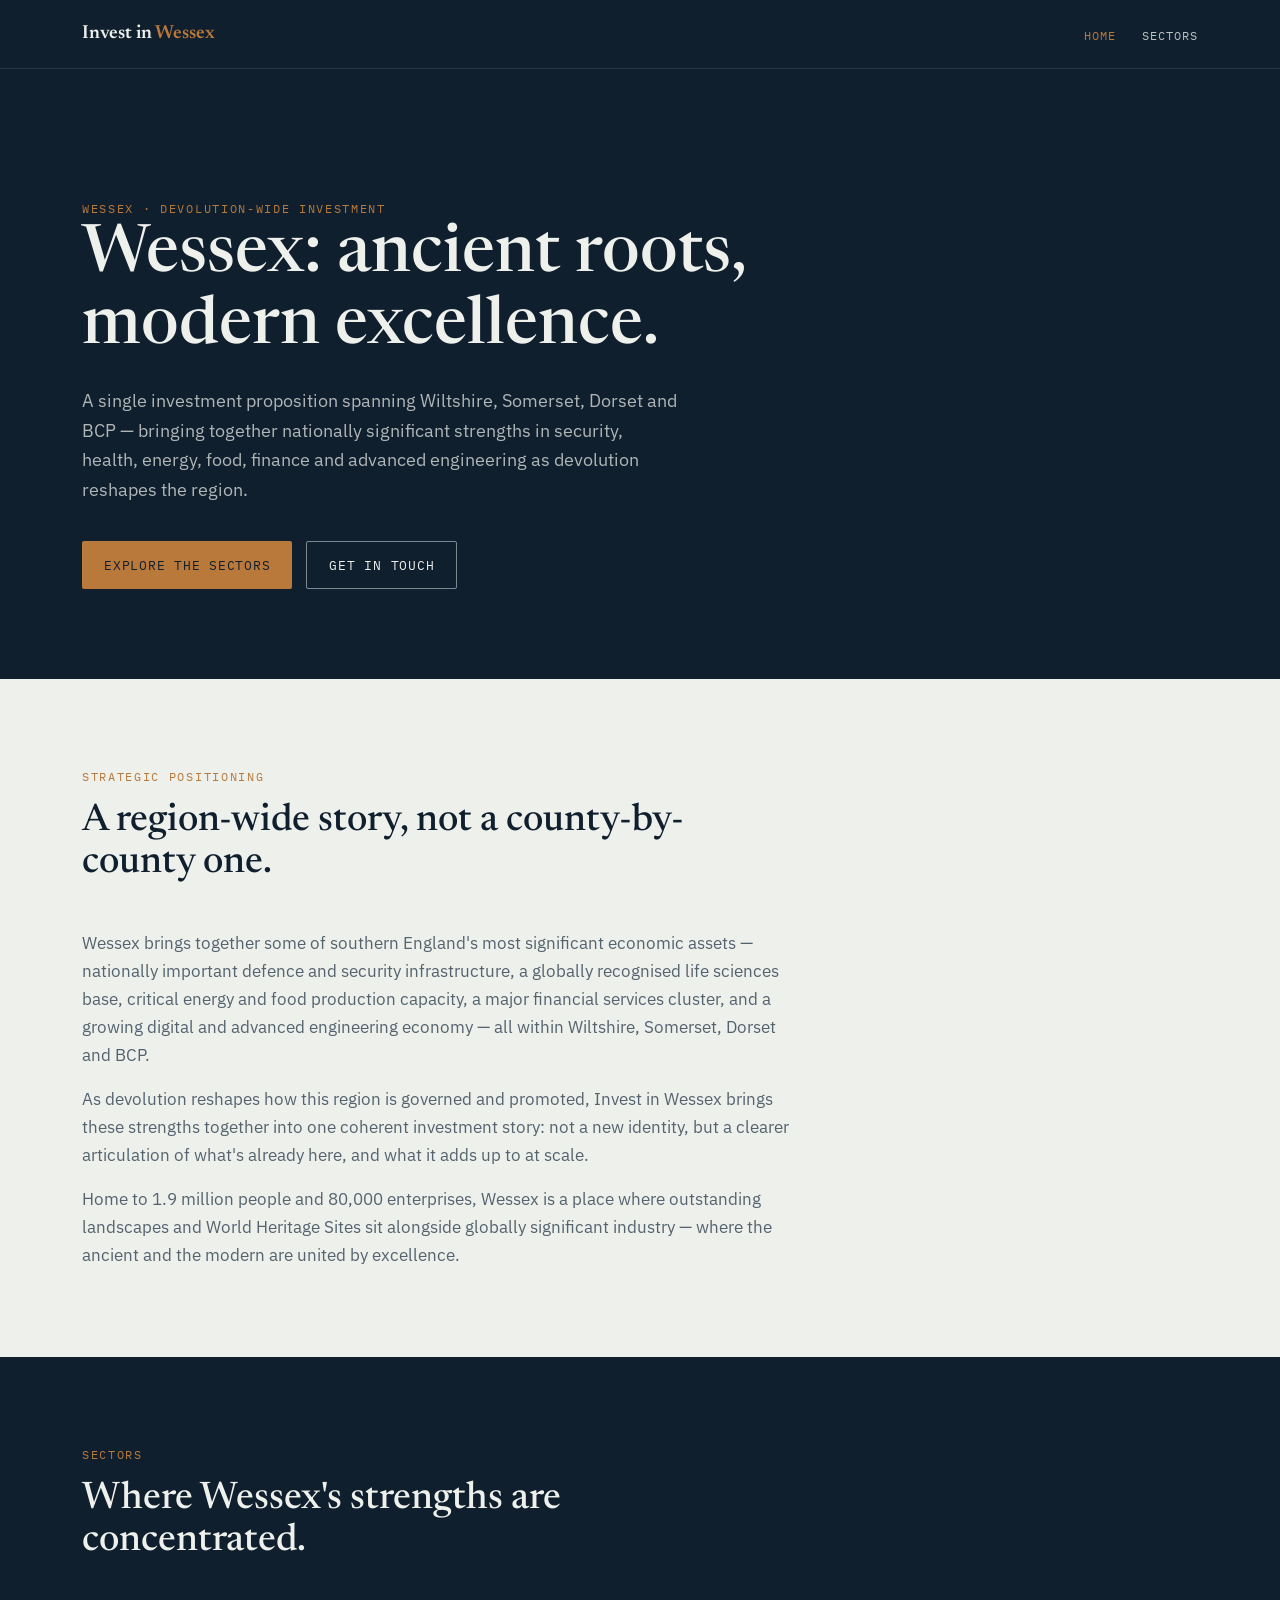
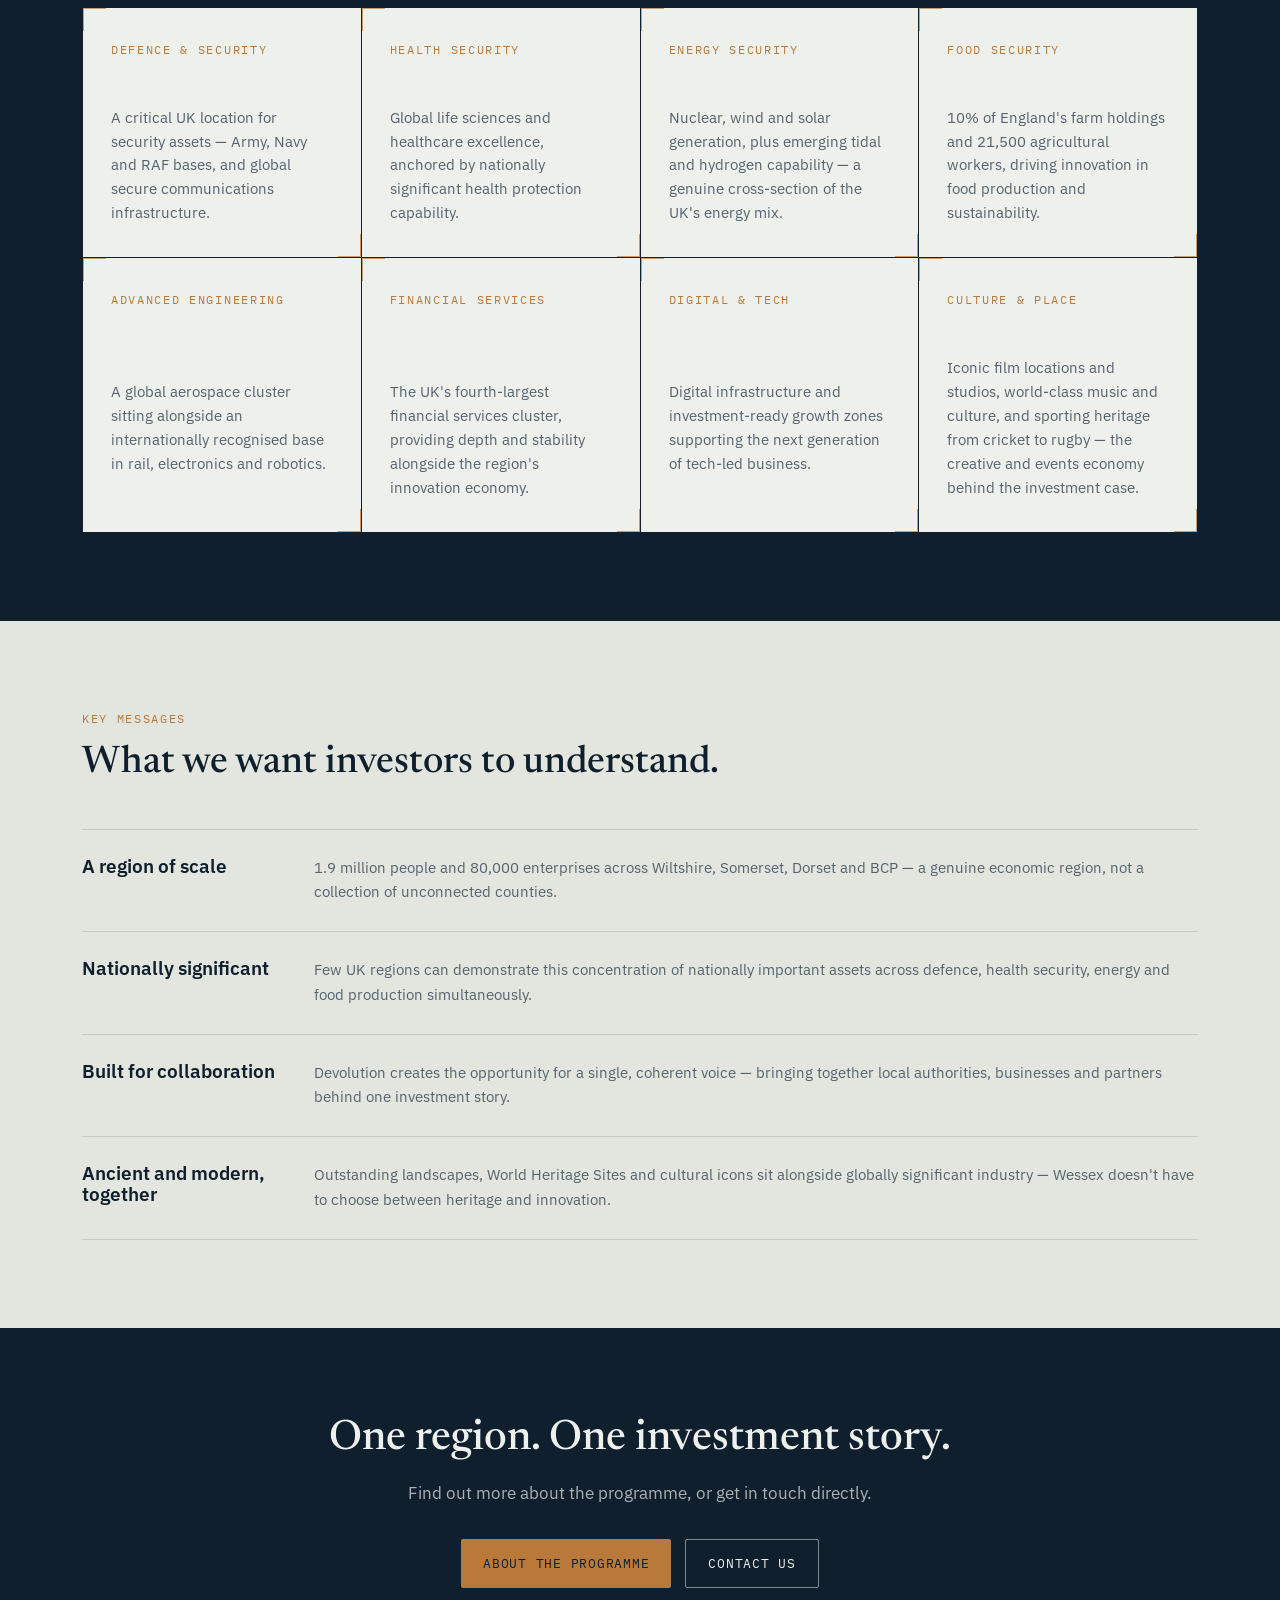
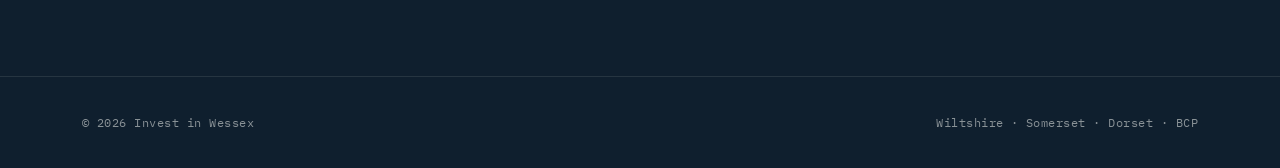
==== commit 5974d49d: "Update index.html" ====
--- a/index.html
+++ b/index.html
@@ -15,8 +15,6 @@
     <ul class="nav-links">
       <li><a href="index.html" class="active">Home</a></li>
       <li><a href="index.html#sectors">Sectors</a></li>
-      <li><a href="about.html">About</a></li>
-      <li><a href="contact.html">Contact</a></li>
     </ul>
   </div>
 </nav>
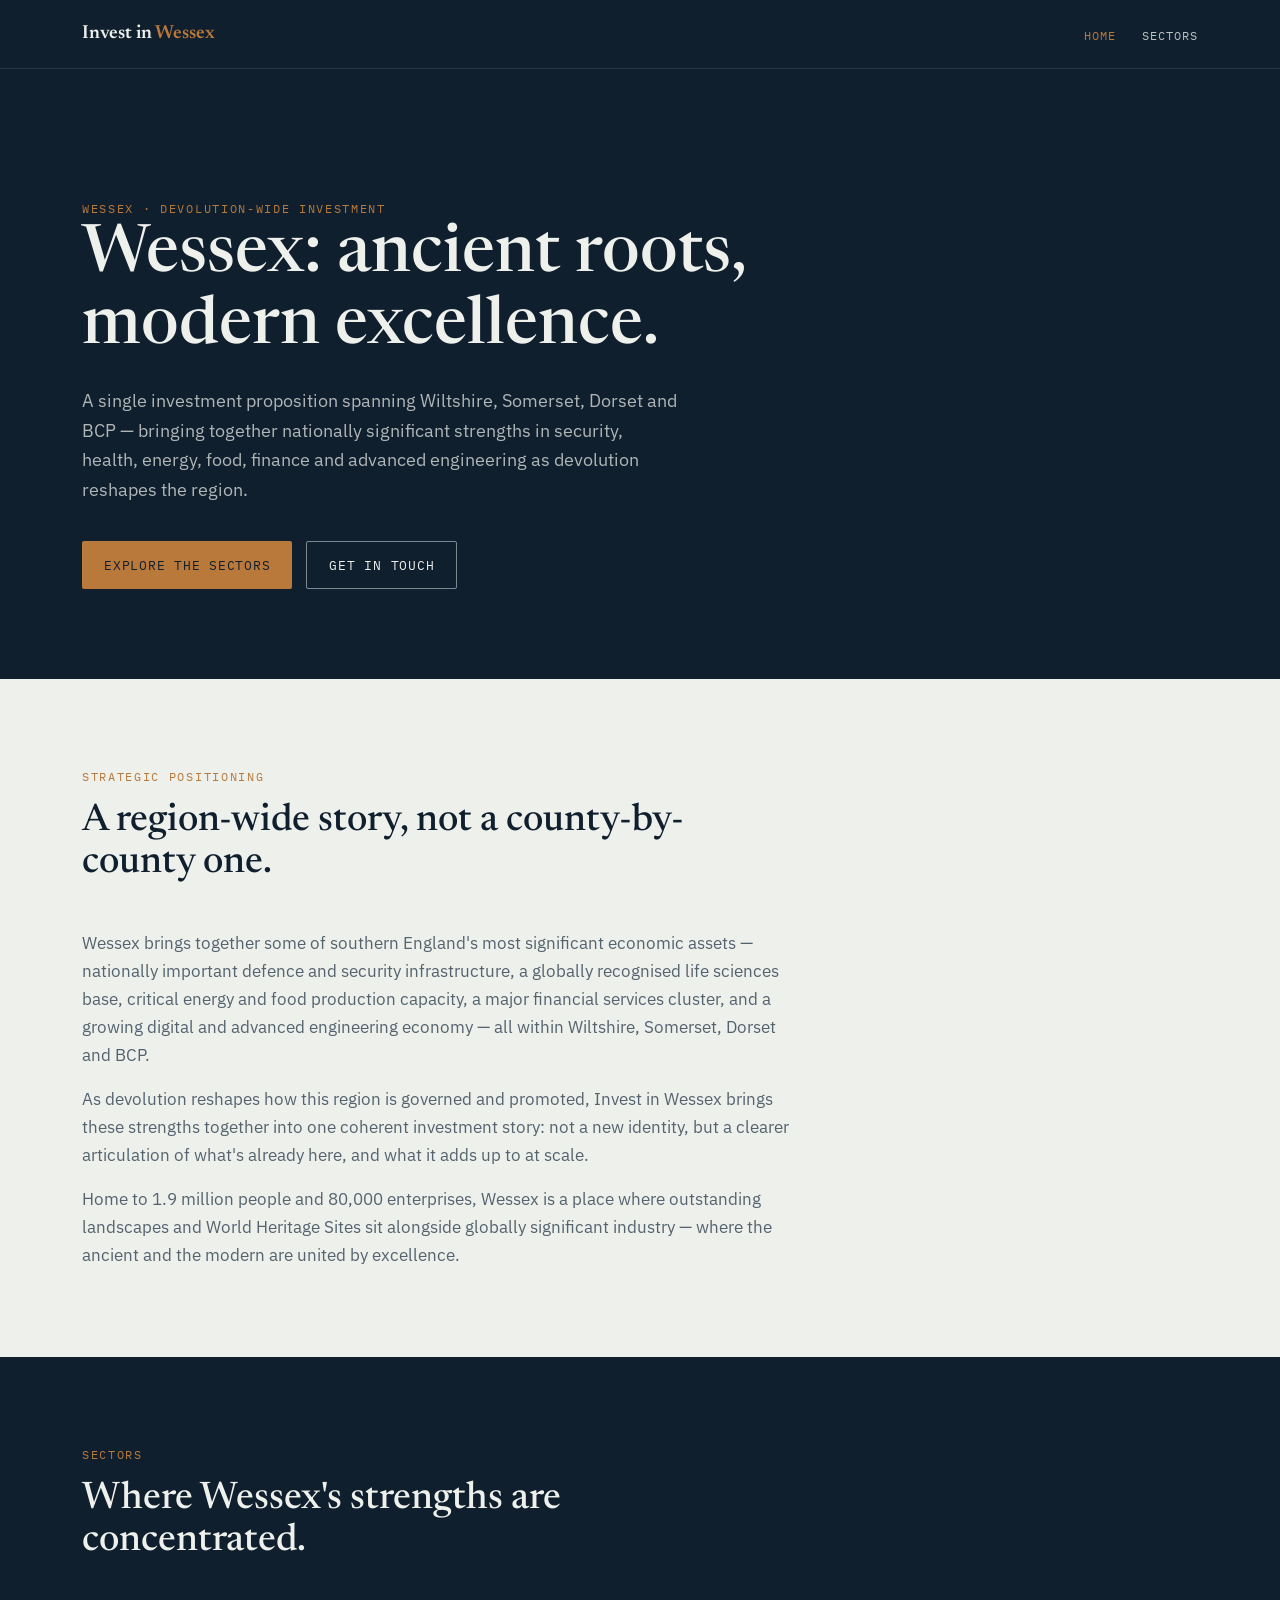
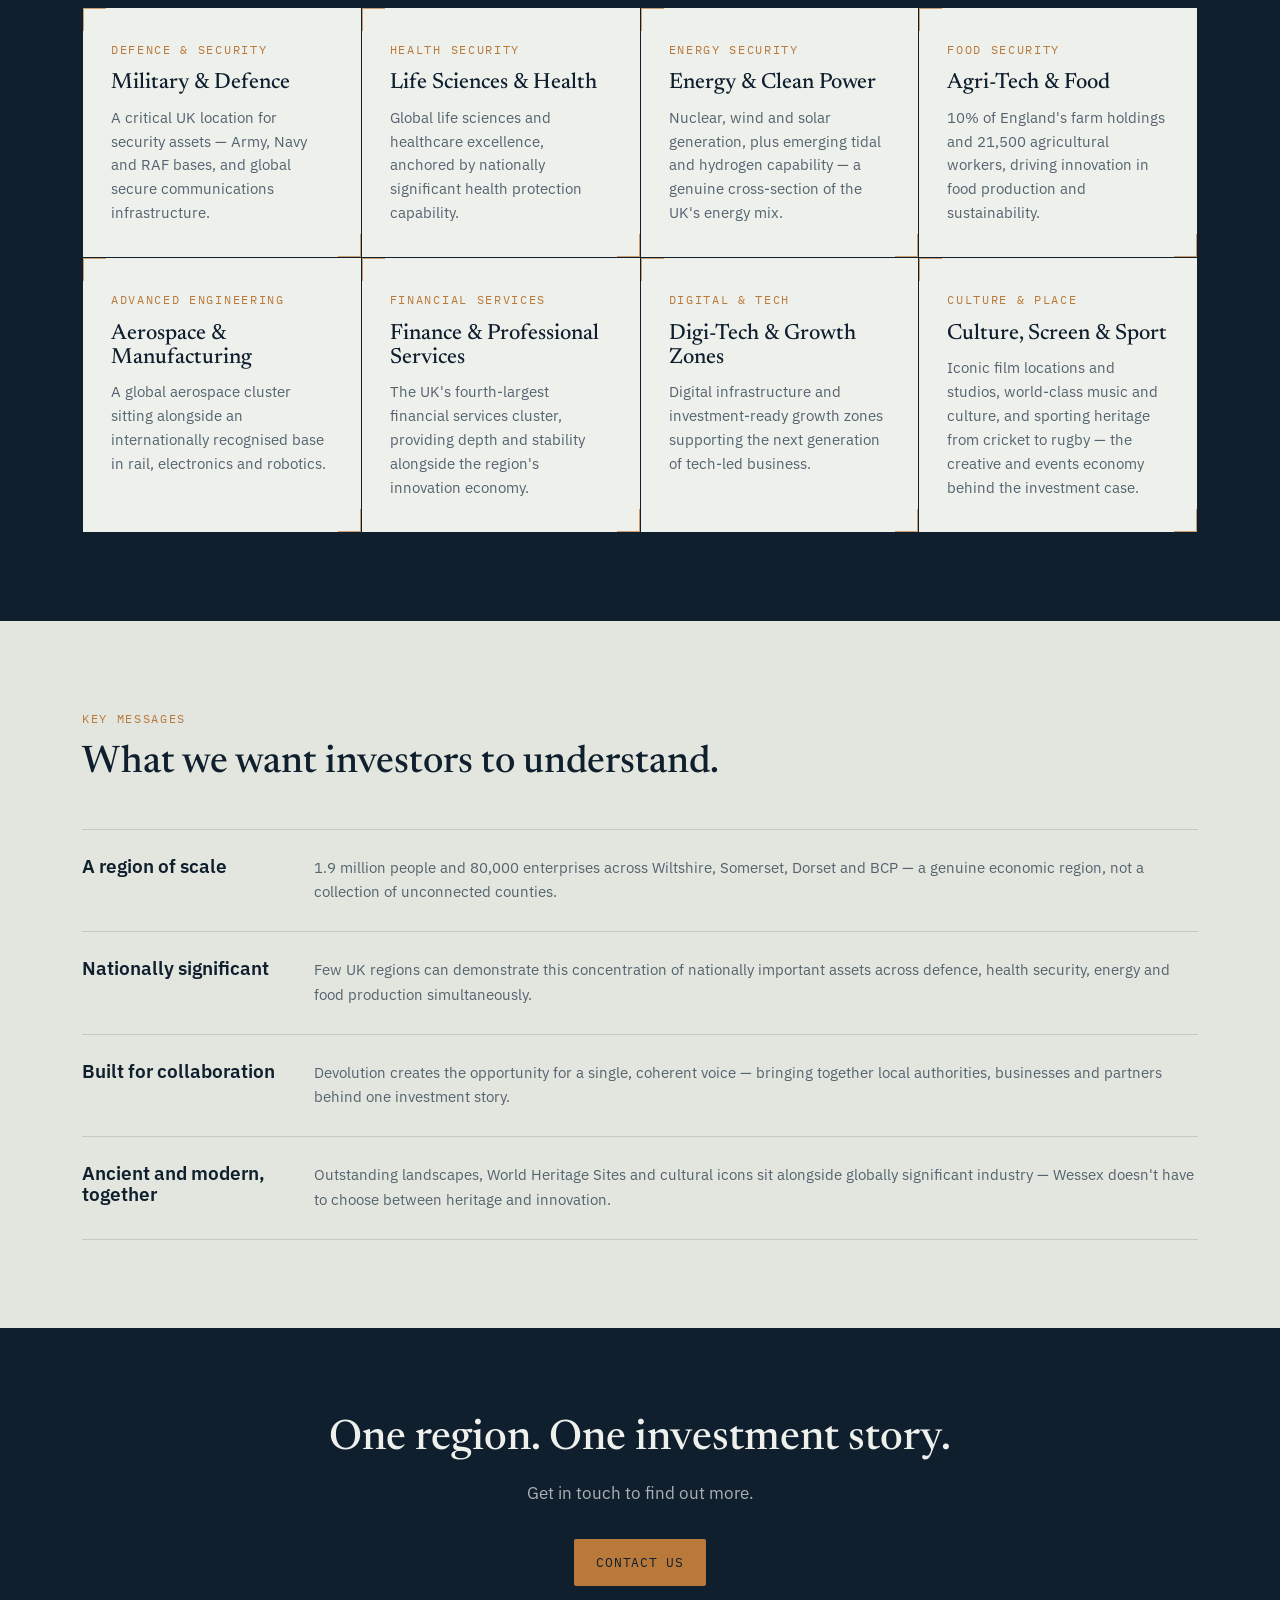
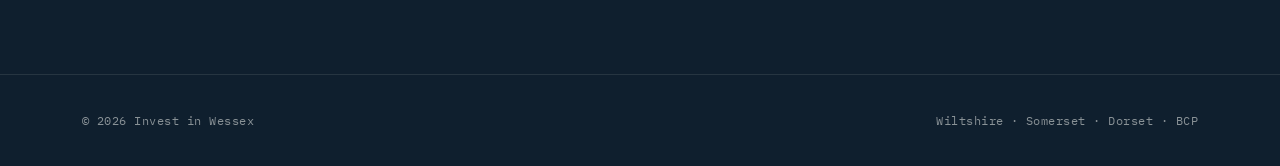
==== commit 75ae56b4: "Add files via upload" ====
--- a/index.html
+++ b/index.html
@@ -26,7 +26,7 @@
     <p class="lede">A single investment proposition spanning Wiltshire, Somerset, Dorset and BCP — bringing together nationally significant strengths in security, health, energy, food, finance and advanced engineering as devolution reshapes the region.</p>
     <div class="btn-row">
       <a class="btn btn-filled" href="#sectors">Explore the sectors</a>
-      <a class="btn btn-outline" href="contact.html">Get in touch</a>
+      <a class="btn btn-outline" href="mailto:Tim.Burghes@wiltshire.gov.uk">Get in touch</a>
     </div>
   </div>
 </header>
@@ -128,10 +128,9 @@
 <section class="bg-ink">
   <div class="wrap" style="text-align:center;">
     <h2 style="font-size:clamp(28px,4vw,42px); max-width:640px; margin:0 auto 18px;">One region. One investment story.</h2>
-    <p style="max-width:520px; margin:0 auto 32px; font-size:16.5px;">Find out more about the programme, or get in touch directly.</p>
+    <p style="max-width:520px; margin:0 auto 32px; font-size:16.5px;">Get in touch to find out more.</p>
     <div class="btn-row" style="justify-content:center;">
-      <a class="btn btn-filled" href="about.html">About the programme</a>
-      <a class="btn btn-outline" href="contact.html">Contact us</a>
+      <a class="btn btn-filled" href="mailto:Tim.Burghes@wiltshire.gov.uk">Contact us</a>
     </div>
   </div>
 </section>
--- a/style.css
+++ b/style.css
@@ -141,13 +141,13 @@
   background:var(--paper);
   padding:32px 28px;
   text-decoration:none;
-  color:inherit;
+  color:var(--ink);
   transition:background 0.2s ease;
 }
 .card:hover{background:var(--paper-dim);}
 .card .eyebrow{display:block; margin-bottom:12px;}
-.card h3{font-size:22px; margin-bottom:10px;}
-.card p{font-size:14.5px; color:var(--steel);}
+.card h3{font-size:22px; margin-bottom:10px; color:var(--ink);}
+.card p{font-size:14.5px; color:var(--steel) !important;}
 .card .arrow{
   display:inline-block; margin-top:16px;
   font-family:'IBM Plex Mono', monospace; font-size:12px;
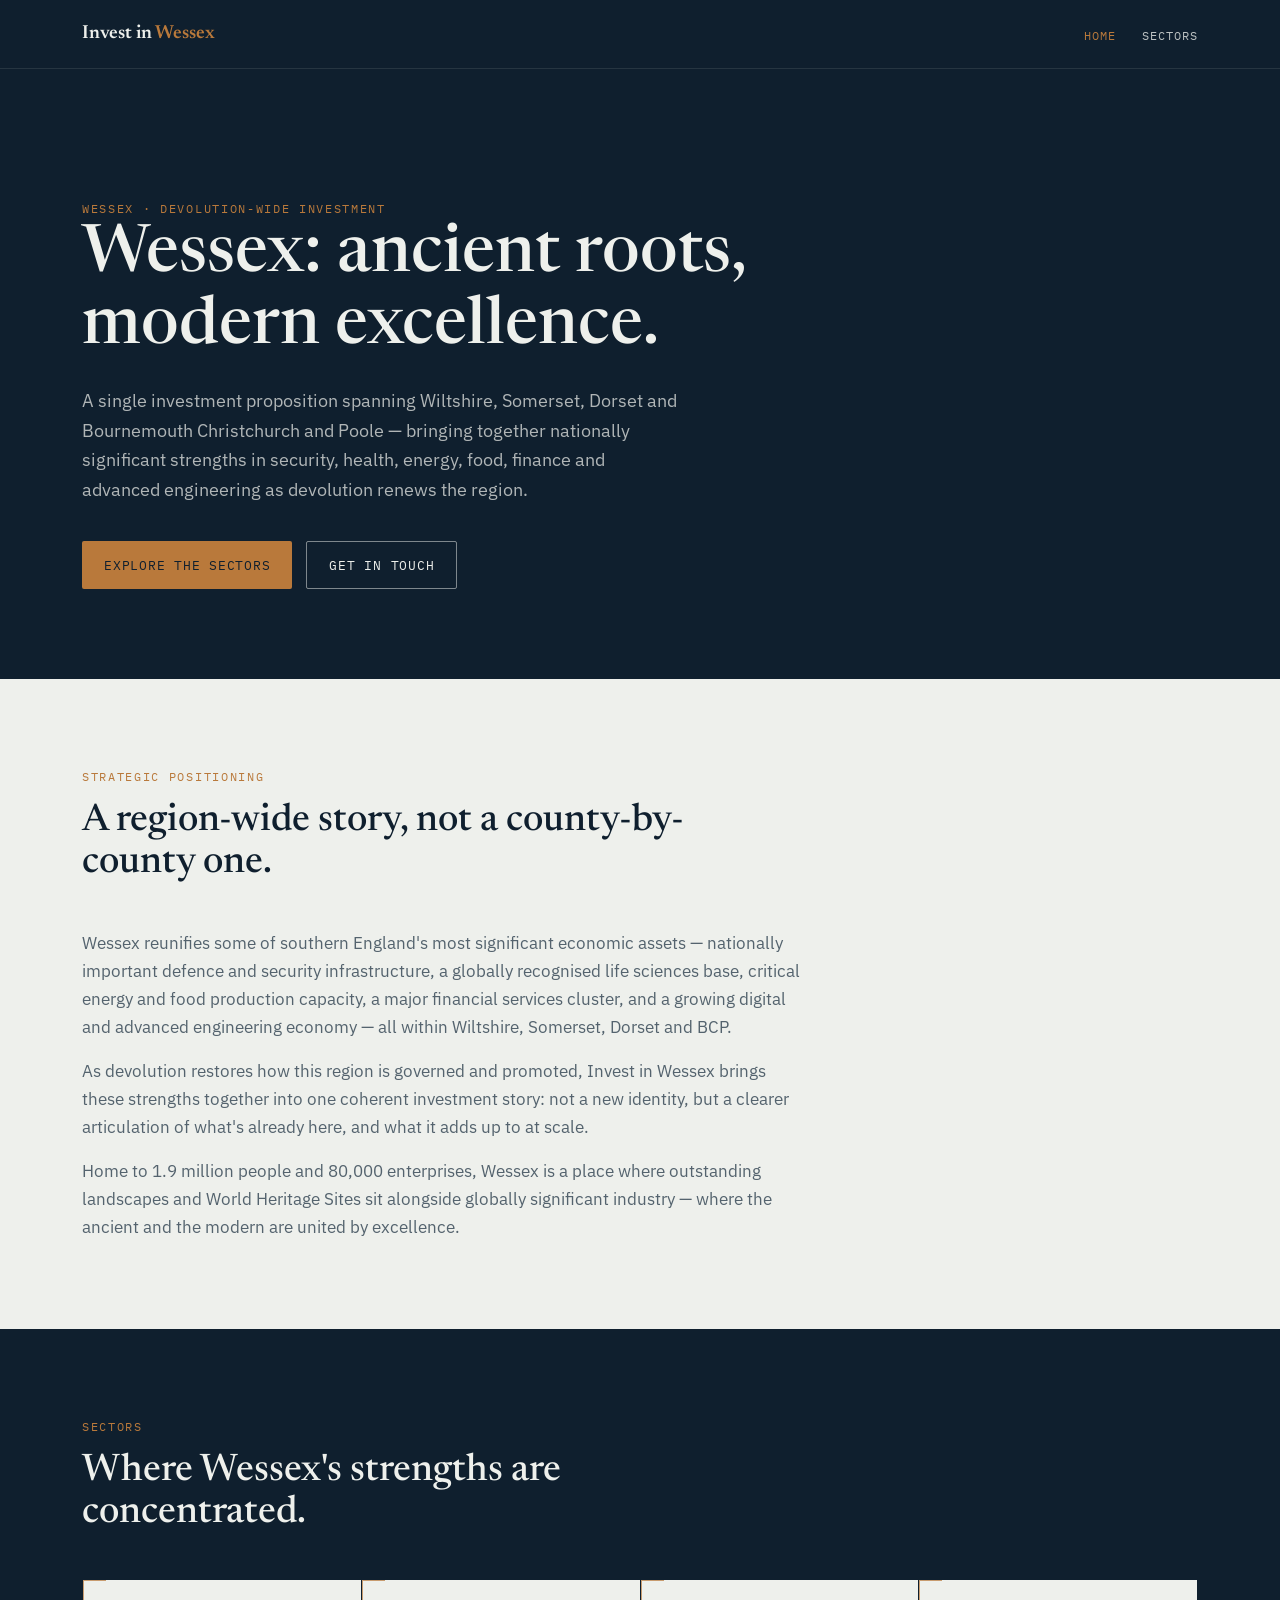
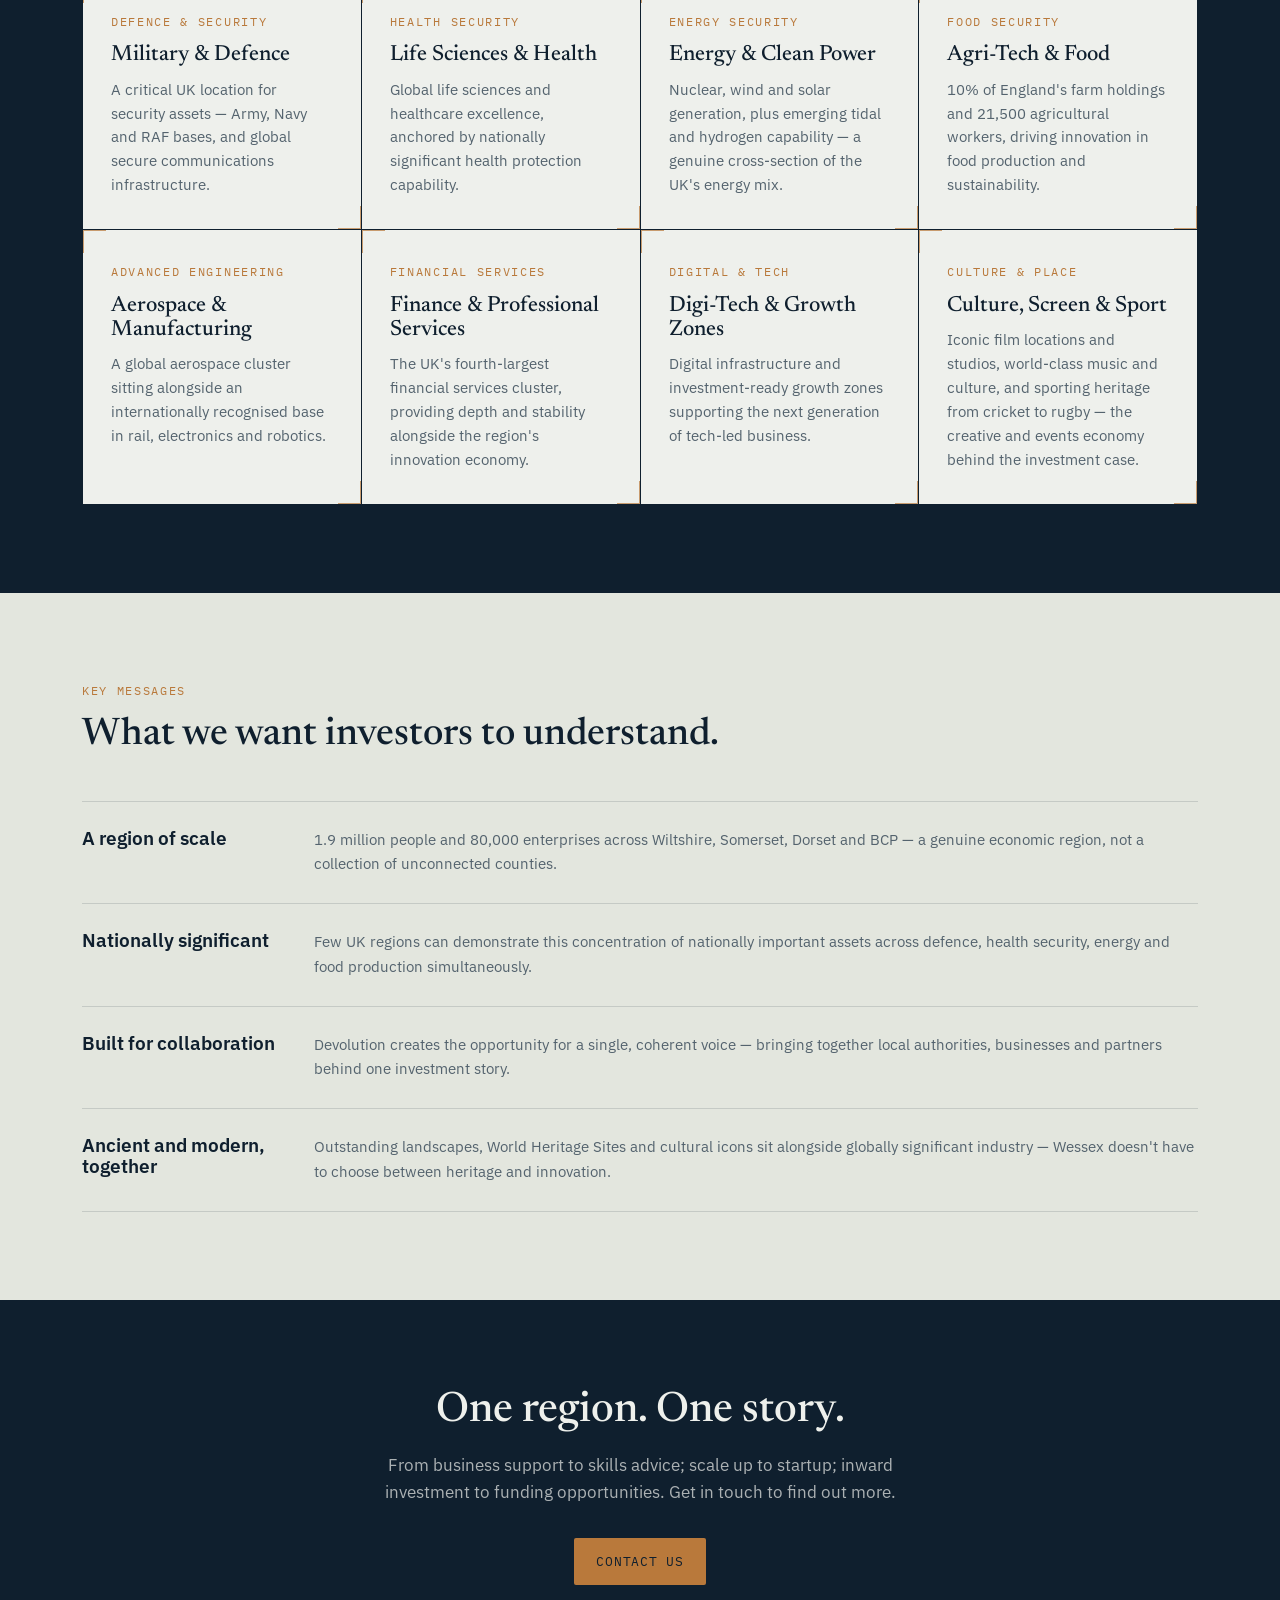
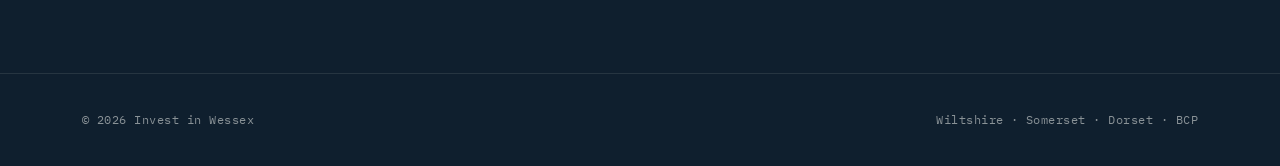
==== commit 4ded4b94: "Update index.html" ====
--- a/index.html
+++ b/index.html
@@ -3,8 +3,8 @@
 <head>
 <meta charset="UTF-8">
 <meta name="viewport" content="width=device-width, initial-scale=1.0">
-<title>Invest in Wessex — Where the ancient and the modern are united by excellence</title>
-<meta name="description" content="Invest in Wessex: a devolution-wide investment proposition across Wiltshire, Somerset, Dorset and BCP, built on defence, health security, energy, food, finance, digital and advanced engineering excellence.">
+<title>Invest in Wessex — Where the ancient and the modern are united by excellence and innovation</title>
+<meta name="description" content="Invest in Wessex: a devolution-wide investment proposition across Wiltshire, Somerset, Dorset and Bournemouth Christchurch and Poole, built on defence, health security, energy, food, finance, digital and advanced engineering excellence.">
 <link rel="stylesheet" href="style.css">
 </head>
 <body>
@@ -23,7 +23,7 @@
   <div class="wrap">
     <div class="eyebrow">WESSEX · DEVOLUTION-WIDE INVESTMENT</div>
     <h1>Wessex: ancient roots, modern excellence.</h1>
-    <p class="lede">A single investment proposition spanning Wiltshire, Somerset, Dorset and BCP — bringing together nationally significant strengths in security, health, energy, food, finance and advanced engineering as devolution reshapes the region.</p>
+    <p class="lede">A single investment proposition spanning Wiltshire, Somerset, Dorset and Bournemouth Christchurch and Poole — bringing together nationally significant strengths in security, health, energy, food, finance and advanced engineering as devolution renews the region.</p>
     <div class="btn-row">
       <a class="btn btn-filled" href="#sectors">Explore the sectors</a>
       <a class="btn btn-outline" href="mailto:Tim.Burghes@wiltshire.gov.uk">Get in touch</a>
@@ -38,8 +38,8 @@
       <h2>A region-wide story, not a county-by-county one.</h2>
     </div>
     <div class="body-copy">
-      <p>Wessex brings together some of southern England's most significant economic assets — nationally important defence and security infrastructure, a globally recognised life sciences base, critical energy and food production capacity, a major financial services cluster, and a growing digital and advanced engineering economy — all within Wiltshire, Somerset, Dorset and BCP.</p>
-      <p>As devolution reshapes how this region is governed and promoted, Invest in Wessex brings these strengths together into one coherent investment story: not a new identity, but a clearer articulation of what's already here, and what it adds up to at scale.</p>
+      <p>Wessex reunifies some of southern England's most significant economic assets — nationally important defence and security infrastructure, a globally recognised life sciences base, critical energy and food production capacity, a major financial services cluster, and a growing digital and advanced engineering economy — all within Wiltshire, Somerset, Dorset and BCP.</p>
+      <p>As devolution restores how this region is governed and promoted, Invest in Wessex brings these strengths together into one coherent investment story: not a new identity, but a clearer articulation of what's already here, and what it adds up to at scale.</p>
       <p>Home to 1.9 million people and 80,000 enterprises, Wessex is a place where outstanding landscapes and World Heritage Sites sit alongside globally significant industry — where the ancient and the modern are united by excellence.</p>
     </div>
   </div>
@@ -127,8 +127,8 @@
 
 <section class="bg-ink">
   <div class="wrap" style="text-align:center;">
-    <h2 style="font-size:clamp(28px,4vw,42px); max-width:640px; margin:0 auto 18px;">One region. One investment story.</h2>
-    <p style="max-width:520px; margin:0 auto 32px; font-size:16.5px;">Get in touch to find out more.</p>
+    <h2 style="font-size:clamp(28px,4vw,42px); max-width:640px; margin:0 auto 18px;">One region. One story.</h2>
+    <p style="max-width:520px; margin:0 auto 32px; font-size:16.5px;">From business support to skills advice; scale up to startup; inward investment to funding opportunities. Get in touch to find out more.</p>
     <div class="btn-row" style="justify-content:center;">
       <a class="btn btn-filled" href="mailto:Tim.Burghes@wiltshire.gov.uk">Contact us</a>
     </div>
